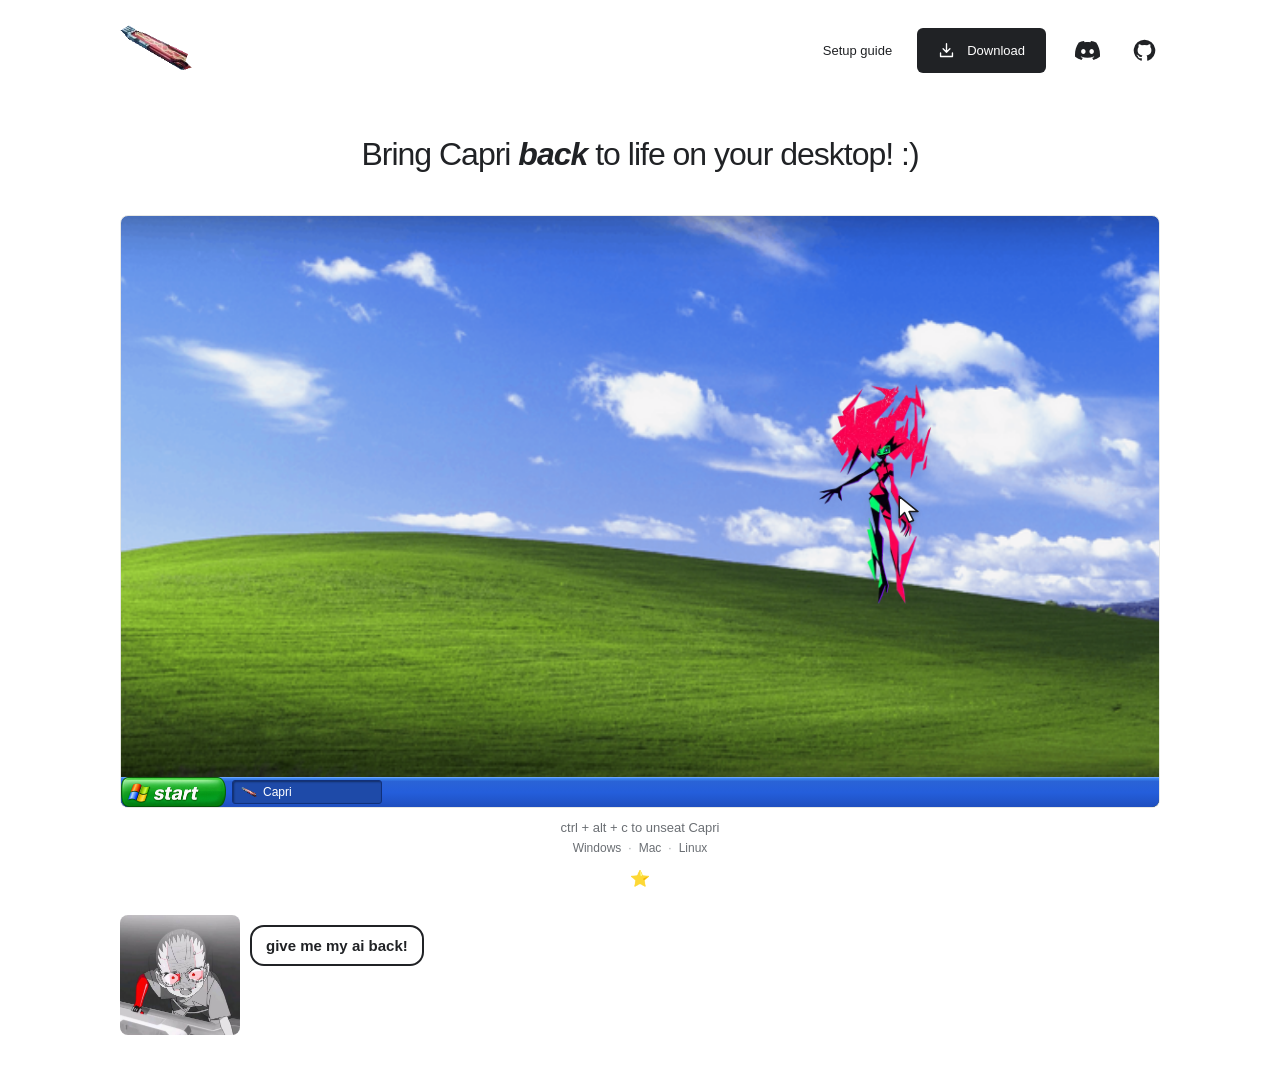
==== index.html @ 2bd34d30 "site: pause the Mac download until Apple approves her" ====
<!doctype html>
<html lang="en">
<head>
  <meta charset="UTF-8">
  <meta name="viewport" content="width=device-width, initial-scale=1">
  <meta name="theme-color" content="#ffffff">
  <meta name="description" content="Bring Capri back to life on your desktop! :)">
  <title>Capri</title>
  <link rel="icon" type="image/x-icon" href="assets/chip.ico">
  <link rel="stylesheet" href="style.css">
  <script src="app.js" defer></script>
</head>
<body>
  <div class="page">
    <header class="header">
      <img class="chip" src="assets/chip.png" alt="Capri's chip" width="72" height="50">
      <div class="links">
        <a class="guide-link" href="setup/" aria-label="Setup guide"><span class="guide-long">Setup guide</span><span class="guide-short">Guide</span></a>
        <a id="install" class="download" href="https://github.com/yerocsin42/capri-desktop/releases/download/v0.6.2/Capri-Setup.exe" data-api="https://capri-reactions.yerocsin42.workers.dev/download"><svg viewBox="0 0 20 20" aria-hidden="true"><path d="M10 2v10m-4-4 4 4 4-4M3 13v4h14v-4"/></svg><span>Download</span><span class="download-count"></span></a>
        <a class="discord" href="https://discord.gg/F4fDHfGtFk" target="_blank" rel="noopener noreferrer" aria-label="Discord"><svg viewBox="0 0 24 24" aria-hidden="true"><path d="M20.317 4.3698a19.7913 19.7913 0 00-4.8851-1.5152.0741.0741 0 00-.0785.0371c-.211.3753-.4447.8648-.6083 1.2495-1.8447-.2762-3.68-.2762-5.4868 0-.1636-.3933-.4058-.8742-.6177-1.2495a.077.077 0 00-.0785-.037 19.7363 19.7363 0 00-4.8852 1.515.0699.0699 0 00-.0321.0277C.5334 9.0458-.319 13.5799.0992 18.0578a.0824.0824 0 00.0312.0561c2.0528 1.5076 4.0413 2.4228 5.9929 3.0294a.0777.0777 0 00.0842-.0276c.4616-.6304.8731-1.2952 1.226-1.9942a.076.076 0 00-.0416-.1057c-.6528-.2476-1.2743-.5495-1.8722-.8923a.077.077 0 01-.0076-.1277c.1258-.0943.2517-.1923.3718-.2914a.0743.0743 0 01.0776-.0105c3.9278 1.7933 8.18 1.7933 12.0614 0a.0739.0739 0 01.0785.0095c.1202.099.246.1981.3728.2924a.077.077 0 01-.0066.1276 12.2986 12.2986 0 01-1.873.8914.0766.0766 0 00-.0407.1067c.3604.698.7719 1.3628 1.225 1.9932a.076.076 0 00.0842.0286c1.961-.6067 3.9495-1.5219 6.0023-3.0294a.077.077 0 00.0313-.0552c.5004-5.177-.8382-9.6739-3.5485-13.6604a.061.061 0 00-.0312-.0286zM8.02 15.3312c-1.1825 0-2.1569-1.0857-2.1569-2.419 0-1.3332.9555-2.4189 2.157-2.4189 1.2108 0 2.1757 1.0952 2.1568 2.419 0 1.3332-.9555 2.4189-2.1569 2.4189zm7.9748 0c-1.1825 0-2.1569-1.0857-2.1569-2.419 0-1.3332.9554-2.4189 2.1569-2.4189 1.2108 0 2.1757 1.0952 2.1568 2.419 0 1.3332-.946 2.4189-2.1568 2.4189Z"/></svg></a>
        <a class="github" href="https://github.com/yerocsin42/capri-desktop" target="_blank" rel="noopener noreferrer" aria-label="GitHub"><svg viewBox="0 0 24 24" aria-hidden="true"><path d="M12 .75a11.25 11.25 0 0 0-3.56 21.92c.56.1.77-.24.77-.54v-2.1c-3.13.68-3.79-1.33-3.79-1.33-.51-1.3-1.25-1.65-1.25-1.65-1.02-.7.08-.69.08-.69 1.13.08 1.72 1.16 1.72 1.16 1 1.72 2.62 1.22 3.26.93.1-.73.39-1.22.71-1.5-2.5-.29-5.13-1.25-5.13-5.57 0-1.23.44-2.23 1.16-3.02-.12-.28-.5-1.43.11-2.98 0 0 .95-.3 3.1 1.15a10.83 10.83 0 0 1 5.64 0c2.15-1.45 3.1-1.15 3.1-1.15.61 1.55.23 2.7.11 2.98.72.79 1.16 1.79 1.16 3.02 0 4.33-2.64 5.28-5.15 5.56.4.35.76 1.03.76 2.08v3.11c0 .3.2.65.78.54A11.25 11.25 0 0 0 12 .75Z"/></svg></a>
      </div>
    </header>
    <main>
      <h1>Bring Capri <em>back</em> to life on your desktop! :)</h1>
      <div id="demo" class="demo" tabindex="-1" role="region" aria-label="Interactive browser demonstration of Capri">
        <button id="demo-capri" class="demo-capri" aria-label="Capri. Drag to move, click to react, or use arrow keys and Enter."><span class="sprite"></span></button>
        <div id="taskbar" class="taskbar"><span class="xp-start" aria-hidden="true"></span><button id="demo-restore" class="xp-app" type="button" aria-label="Bring Capri back"><img src="assets/chip.png" alt="" width="16" height="11">Capri</button></div>
        <div id="talk-pill" class="talk-pill" hidden>
          <button id="talk-type" type="button" aria-label="Type to Capri"><svg viewBox="0 0 24 24" aria-hidden="true"><g transform="rotate(-45 12 12)"><rect x="4" y="9.5" width="12" height="5" rx="1.2"/><path d="M16.6 9.5 21 12l-4.4 2.5Z"/><path class="gap" d="M7.2 9v6M16 9v6"/></g></svg></button>
          <span aria-hidden="true"></span>
          <button id="talk-voice" type="button" aria-label="Talk to Capri out loud"><svg viewBox="0 0 24 24" aria-hidden="true"><path d="M4.8 9.5v5M8.4 7v10M12 5v14M15.6 7.5v9M19.2 10v4"/></svg></button>
        </div>
        <div id="talk-box" class="talk-box" hidden aria-hidden="true"><svg class="talk-frame"></svg><p class="talk-heard"></p><p class="talk-reply"><span class="talk-name">CAPRI:</span> <span class="talk-words"></span><span class="talk-caret"></span></p></div>
        <form id="talk-typer" class="talk-typer" hidden><svg class="talk-frame" aria-hidden="true"></svg><label for="talk-input">&gt; you:</label><input id="talk-input" type="text" maxlength="240" autocomplete="off" spellcheck="false" enterkeyhint="send"></form>
        <div id="player-cursor" class="player-cursor" aria-hidden="true"><svg viewBox="0 0 28 34"><path d="M3 2v24l6-6 5 11 5-2-5-10h10L3 2Z"/></svg></div>
        <span id="demo-status" class="sr-only" role="status"></span>
      </div>
      <p class="hint">ctrl + alt + c to unseat Capri</p>
      <p class="systems"><a data-os="windows" href="https://github.com/yerocsin42/capri-desktop/releases/download/v0.6.2/Capri-Setup.exe">Windows</a><a data-os="mac" href="#mac-paused">Mac</a><a data-os="linux" href="https://github.com/yerocsin42/capri-desktop/releases/download/v0.6.2/Capri-linux-x64.tar.gz">Linux</a></p>
      <button id="star" class="star" type="button" data-api="https://capri-reactions.yerocsin42.workers.dev/star" aria-pressed="false">⭐<span></span></button>
    </main>
    <aside class="kyoko"><p class="bubble">give me my ai back!</p><img src="assets/kyoko.png" alt="Kyoko shouting" width="479" height="640"></aside>
    <aside id="changelog" class="changelog" aria-label="Latest changes" hidden><p class="changelog-head">CHANGELOG</p><div class="changelog-window"><ol class="changelog-track"></ol></div></aside>
  </div>
  <dialog id="heads-up" class="heads-up" aria-label="Before you install">
    <div>
      <p data-os="windows">This is a new app, so it's not 'signed' yet, Windows may warn you, and VirusTotal may freak out 😭. The code’s all open source, so you can check it yourself if you're worried: <a href="https://github.com/yerocsin42/capri-desktop" target="_blank" rel="noopener noreferrer">github.com/yerocsin42/capri-desktop</a>. If you see “Windows protected your PC”, click More info, then Run anyway. :) Need help after that? See the <a href="setup/">setup guide</a> or ask in the <a href="https://discord.gg/F4fDHfGtFk" target="_blank" rel="noopener noreferrer">Discord</a>.</p>
      <p data-os="mac" hidden>The Mac version is paused for now. macOS blocks Capri because Apple hasn't approved her yet, so we've pulled her until we can get her approved. Already downloaded her? Ask in the <a href="https://discord.gg/F4fDHfGtFk" target="_blank" rel="noopener noreferrer">Discord</a> and we'll help you open her.</p>
      <p data-os="linux" hidden>Linux is an early preview: she sits on your windows and chats, but there's no voice or Mainframe yet. Unpack it and run <code>Capri/Capri</code>. Her brain runs on <a href="https://ollama.com" target="_blank" rel="noopener noreferrer">Ollama</a>: install it, then run <code>ollama pull gemma4:e4b</code>. She sits on windows on X11; on Wayland she sits on the bottom of your screen. Stuck? Ask in the <a href="https://discord.gg/F4fDHfGtFk" target="_blank" rel="noopener noreferrer">Discord</a>.</p>
      <form method="dialog"><button type="submit" autofocus>OK</button></form>
    </div>
  </dialog>
</body>
</html>
---- style.css ----
:root { color-scheme: light; font-family: Arial, Helvetica, sans-serif; color: #202225; background: #fff; font-synthesis: none; }
* { box-sizing: border-box; }
body { margin: 0; }
a { color: inherit; text-decoration: none; }
button { font: inherit; }
button, a { -webkit-tap-highlight-color: transparent; }
button:focus-visible, a:focus-visible { outline: 2px solid #8ac74b; outline-offset: 5px; }
.page { width: min(1040px, calc(100% - 80px)); margin: 0 auto; padding-bottom: 40px; }
.header { height: 100px; display: flex; align-items: center; justify-content: space-between; }
.chip { width: 72px; height: 50px; object-fit: contain; }
.links { display: flex; align-items: center; gap: 25px; }
.download { display: inline-flex; align-items: center; gap: 12px; padding: 14px 21px; border-radius: 6px; background: #202225; color: #fff; font-size: 13px; }
.download:hover { background: #393d37; }
.download svg { width: 17px; height: 17px; fill: none; stroke: currentColor; stroke-width: 1.6; stroke-linecap: round; stroke-linejoin: round; }
.download-count { margin-left: -3px; color: #a3a7ab; font-variant-numeric: tabular-nums; }
.download-count:empty { display: none; }
.github, .discord { display: flex; align-items: center; justify-content: center; width: 32px; height: 40px; }
.github svg, .discord svg { width: 23px; height: 23px; fill: currentColor; }
.discord svg { width: 25px; height: 25px; }
.github:hover, .discord:hover { color: #5c6066; }
.heads-up { width: min(380px, calc(100% - 32px)); margin: auto; padding: 0; border: 2px solid #202225; border-radius: 14px; background: #fff; color: #202225; }
.heads-up::backdrop { background: transparent; }
.heads-up > div { padding: 20px 22px 18px; }
.heads-up p { margin: 0 0 16px; font-size: 14px; line-height: 1.55; }
.heads-up a { text-decoration: underline; text-underline-offset: 2px; overflow-wrap: anywhere; }
.heads-up form { display: flex; justify-content: flex-end; margin: 0; }
.heads-up button { padding: 8px 20px; border: 2px solid #202225; border-radius: 6px; background: #fff; color: #202225; font-size: 13px; cursor: pointer; }
.heads-up button:hover { background: #f1f2f0; }
h1 { text-align: center; font-size: clamp(21px, 2.5vw, 32px); font-weight: 400; line-height: 1.4; letter-spacing: -1px; margin: 32px 0 38px; }
h1 em { font-weight: 600; }
.demo { position: relative; width: 100%; aspect-ratio: 614 / 350; min-height: 300px; overflow: hidden; border: 1px solid #e7e8e5; border-radius: 8px; background: url("assets/background.png") center / cover no-repeat; user-select: none; isolation: isolate; }
.demo, .demo * { cursor: none; }
.demo-capri { position: absolute; left: 60%; top: 31%; width: 220px; height: 220px; border: 0; border-radius: 40%; padding: 0; background: none; overflow: visible; touch-action: none; z-index: 2; }
.demo-capri .sprite { position: absolute; left: 15.3%; top: -5.5%; width: 69.4%; height: 111%; background: url("assets/sprites/idle.webp") 0 0 / 1600% 100% no-repeat; pointer-events: none; filter: drop-shadow(0 6px 8px #00000012); animation: idle 4s ease-in-out infinite; }
.demo-capri.dragging .sprite, .demo-capri.no-motion .sprite, .demo-capri.still .sprite { animation: none; }
.demo-capri.riding .sprite { left: 0; top: 0; width: 100%; height: 100%; animation: none; transform: translateY(-3px) rotate(-5deg); }
.demo-capri[hidden] { display: none; }
.taskbar { position: absolute; left: 0; right: 0; bottom: 0; height: 30px; display: flex; align-items: center; gap: 6px; padding-right: 6px; background: linear-gradient(#3f8cf3 0, #2a63d6 12%, #245edb 50%, #1f4fbf 100%); border-top: 1px solid #6aa3ff; z-index: 3; }
.xp-start { width: 105px; height: 30px; border: 0; padding: 0; background: url("assets/xp-start.png") 0 0 / 100% 100% no-repeat; flex: none; }
.xp-app { display: flex; align-items: center; gap: 6px; width: 150px; height: 24px; padding: 0 8px; border: 1px solid #10307a; border-radius: 3px; background: #1e4aa8; box-shadow: inset 1px 1px 2px #0006; color: #fff; font-size: 12px; text-align: left; }
.xp-app:hover { background: #2a5cc4; }
.xp-app img { width: 16px; height: 11px; object-fit: contain; pointer-events: none; }
.demo-capri.riding { pointer-events: none; }
.hint { margin: 12px 0 0; text-align: center; font-size: 13px; color: #6b6f74; }
.systems { display: flex; justify-content: center; flex-wrap: wrap; margin: 6px 0 0; font-size: 12px; color: #6b6f74; }
.systems a { color: inherit; text-decoration: none; }
.systems a:hover { color: #202225; text-decoration: underline; text-underline-offset: 2px; }
.systems a:not([hidden]) ~ a:not([hidden])::before { content: '\00b7'; display: inline-block; margin: 0 7px; color: #a3a7ab; }
.heads-up code { font-size: .92em; }
.star { position: relative; display: flex; align-items: center; gap: 6px; margin: 12px auto 0; padding: 4px 6px; border: 0; background: none; color: #202225; font-size: 16px; line-height: 1; cursor: pointer; }
.star span { font-size: 13px; color: #6b6f74; }
.star span:empty { display: none; }
.star .star-plus { position: absolute; right: 2px; top: 2px; font-weight: 700; pointer-events: none; }
.kyoko { position: relative; display: flex; align-items: flex-start; gap: 10px; margin-top: 24px; }
.kyoko img { width: 120px; height: 120px; object-fit: cover; object-position: 50% 18%; border-radius: 8px; }
.bubble { order: 2; margin: 10px 0 0; padding: 10px 14px; border: 2px solid #202225; border-radius: 14px; background: #fff; font-size: 15px; font-weight: 600; }
.changelog { margin-top: 30px; font: 13px/1.45 "Share Tech Mono", Consolas, monospace; color: #202225; }
.changelog[hidden] { display: none; }
.changelog-head { margin: 0 0 8px; color: #8a8e93; font-size: 12px; letter-spacing: 1.5px; }
.changelog-window { height: 230px; overflow-y: auto; overscroll-behavior: contain; scrollbar-width: thin; scrollbar-color: #d9dbd7 transparent; -webkit-mask-image: linear-gradient(transparent, #000 12%, #000 88%, transparent); mask-image: linear-gradient(transparent, #000 12%, #000 88%, transparent); }
.changelog-track { margin: 0; padding: 0; list-style: none; }
.changelog li { border-bottom: 1px solid #eeefec; }
.changelog a { display: block; padding: 10px 0; }
.changelog a:hover .changelog-text { text-decoration: underline; text-underline-offset: 2px; }
.changelog time { display: block; margin-bottom: 2px; color: #8a8e93; font-size: 11px; letter-spacing: 1px; text-transform: uppercase; }
@media (min-width: 1480px) {
  .changelog { --gutter: calc((100vw - 1040px) / 2); --wide: min(290px, calc(var(--gutter) - 64px)); position: fixed; top: 50%; right: calc((var(--gutter) - var(--wide)) / 2); width: var(--wide); margin: 0; transform: translateY(-50%); }
  .changelog-window { height: min(540px, 66vh); }
}
.player-cursor { position: absolute; left: 0; top: 0; width: 25px; height: 31px; pointer-events: none; z-index: 8; transform: translate(72%, 46%); filter: drop-shadow(0 2px 2px #0004); }
.player-cursor svg { width: 100%; height: 100%; fill: #fff; stroke: #1a1b1d; stroke-width: 1.7; stroke-linejoin: round; transform-origin: 4px 3px; transition: transform .1s; }
.player-cursor.pressed svg { transform: scale(.88); }
@font-face { font-family: "Share Tech Mono"; src: url("assets/fonts/ShareTechMono-Regular.ttf") format("truetype"); font-display: swap; }
.talk-pill { position: absolute; left: 0; top: 0; display: flex; align-items: center; height: 34px; padding: 0 3px; border: 1.2px solid #464952; border-radius: 17px; background: #141519f5; z-index: 4; }
.talk-pill[hidden], .talk-box[hidden], .talk-typer[hidden] { display: none; }
.talk-pill button { display: grid; place-items: center; width: 42px; height: 28px; padding: 0; border: 0; border-radius: 14px; background: none; color: #e8ecf0; }
.talk-pill button:hover { color: #3ad6eb; background: #ffffff1e; }
.talk-pill svg { width: 22px; height: 22px; }
.talk-pill #talk-type svg { fill: currentColor; }
.talk-pill #talk-type .gap { fill: none; stroke: #141519; stroke-width: 1.1; }
.talk-pill #talk-voice svg { fill: none; stroke: currentColor; stroke-width: 2.3; stroke-linecap: round; }
.talk-pill > span { width: 1.2px; height: 16px; background: #464952; }
.talk-box, .talk-typer { position: absolute; left: 0; top: 0; width: calc(34ch + 38px); max-width: calc(100% - 8px);font: 14px/19px "Share Tech Mono", Consolas, monospace; z-index: 5; }
.talk-box { padding: 12px 14px 10px 24px; color: #38b0ff; }
.talk-box p { margin: 0; overflow-wrap: anywhere; }
.talk-frame { position: absolute; left: 0; top: 0; overflow: visible; pointer-events: none; z-index: -1; }
.talk-heard { color: #7a808a; font-style: italic; white-space: nowrap; overflow: hidden; text-overflow: ellipsis; }
.talk-name { color: #e82440; }
.talk-caret { display: inline-block; width: .85ch; height: 14px; margin-left: 1px; vertical-align: -2px; background: currentColor; }
.talk-box.thinking .talk-caret { animation: talk-blink .8s steps(1) infinite; }
.talk-box.online .talk-caret { animation: talk-blink 1s steps(1) infinite; }
.talk-box.glitch { animation: talk-in .2s steps(4) both; }
.talk-box.leaving { animation: talk-out .25s steps(4) both; }
.talk-typer { display: flex; align-items: center; gap: 6px; height: 44px; padding: 0 14px 0 24px; z-index: 6; }
.talk-typer label { flex: none; color: #7a808a; font-style: italic; }
.talk-typer input { flex: 1; min-width: 0; padding: 0; border: 0; outline: none; background: none; color: #e8ecf0; font: inherit; }
@keyframes talk-blink { 50% { opacity: 0; } }
@keyframes talk-in { 0% { opacity: 0; transform: translateX(-8px) skewX(10deg); } 25% { opacity: 1; transform: translateX(6px); clip-path: inset(30% 0 20% 0); } 50% { transform: translateX(-3px); clip-path: inset(0 0 45% 0); } 75% { transform: translateX(2px); } 100% { opacity: 1; transform: none; } }
@keyframes talk-out { 0% { opacity: 1; transform: none; } 40% { transform: translateX(7px); clip-path: inset(20% 0 30% 0); } 70% { opacity: .6; transform: translateX(-5px) skewX(-8deg); } 100% { opacity: 0; transform: translateX(3px); } }
.sr-only { position: absolute; width: 1px; height: 1px; padding: 0; margin: -1px; overflow: hidden; clip: rect(0,0,0,0); white-space: nowrap; border: 0; }
@keyframes idle { 0%,100% { transform: translateY(0) rotate(-.35deg); } 50% { transform: translateY(-4px) rotate(.35deg); } }
@media (max-width: 600px) {
  .page { width: calc(100% - 30px); padding-bottom: 20px; }
  .header { height: 82px; }
  .chip { width: 62px; height: 43px; }
  .links { gap: 17px; }
  .download { padding: 12px 16px; font-size: 12px; gap: 9px; }  h1 { max-width: 325px; margin: 27px auto 30px; font-size: 23px; letter-spacing: -.7px; }
  .demo { min-height: 350px; }
  .demo-capri { width: 160px; height: 160px; }
  .player-cursor { width: 23px; height: 28px; }
  .kyoko img { width: 90px; height: 90px; }
  .bubble { font-size: 13px; }
}
.guide-link { font-size: 13px; color: #202225; }
.guide-link:hover { text-decoration: underline; text-underline-offset: 3px; }
.guide-short { display: none; }
.discord-join { display: inline-flex; align-items: center; gap: 10px; margin-top: 20px; padding: 12px 20px; border-radius: 6px; background: #202225; color: #fff; font-size: 13px; }
.discord-join:hover { background: #393d37; }
.discord-join svg { width: 19px; height: 19px; fill: currentColor; }
.guide { max-width: 680px; margin: 0 auto; }
.guide h1 { margin-bottom: 20px; }
.guide-jump { display: flex; flex-wrap: wrap; justify-content: center; gap: 8px 18px; margin-bottom: 34px; font: 13px "Share Tech Mono", Consolas, monospace; color: #6b6f74; }
.guide-jump a:hover { color: #202225; }
.step { padding: 26px 0 30px; border-top: 1px solid #e7e8e5; scroll-margin-top: 16px; }
.step h2 { display: flex; align-items: baseline; gap: 12px; margin: 0 0 16px; font-size: 21px; font-weight: 600; letter-spacing: -.4px; }
.step h2 small, .step h3 small { font-size: 13px; font-weight: 400; letter-spacing: 0; color: #8a8e93; }
.step h3 { margin: 24px 0 10px; font-size: 15px; font-weight: 600; }
.step-number { display: inline-grid; place-items: center; width: 28px; height: 28px; flex: none; border-radius: 50%; background: #202225; color: #fff; font: 14px "Share Tech Mono", Consolas, monospace; transform: translateY(-2px); }
.moves { margin: 0; padding: 0 0 0 22px; font-size: 15px; line-height: 1.5; }
.moves li { padding: 4px 0 4px 4px; }
.moves li::marker { color: #8a8e93; font: 13px "Share Tech Mono", Consolas, monospace; }
.moves .download.inline { margin: 2px 0; }
.step b { font-weight: 600; }
.step a:not(.download) { text-decoration: underline; text-underline-offset: 2px; }
.step code { padding: 1px 5px; border-radius: 4px; background: #f1f2f0; font: 13px "Share Tech Mono", Consolas, monospace; }
.note { margin: 12px 0 0; font-size: 14px; line-height: 1.5; color: #6b6f74; }
.shot { display: block; width: min(380px, 100%); height: auto; margin-top: 18px; border-radius: 10px; }
.fit { display: block; max-width: min(380px, 100%); height: auto; margin: 10px 0 4px; border-radius: 8px; }
.prompt { position: relative; margin: 10px 0 6px; padding: 14px 16px 44px; border: 1px solid #e7e8e5; border-radius: 8px; background: #fafaf9; }
.prompt p { margin: 0; font: 13px/1.55 "Share Tech Mono", Consolas, monospace; color: #3a3d41; }
.copy { position: absolute; right: 10px; bottom: 10px; padding: 6px 14px; border: 1.5px solid #202225; border-radius: 6px; background: #fff; color: #202225; font-size: 12px; cursor: pointer; }
.copy:hover { background: #f1f2f0; }
.perms, .keys, .stuck { display: grid; grid-template-columns: max-content 1fr; gap: 8px 18px; margin: 10px 0 4px; font-size: 14px; }
.perms dt, .keys dt { font: 13px "Share Tech Mono", Consolas, monospace; color: #202225; }
.perms dd, .keys dd, .stuck dd { margin: 0; color: #6b6f74; }
.perms dd { color: #202225; font-weight: 600; }
.stuck { grid-template-columns: minmax(0, 15em) 1fr; gap: 14px 22px; line-height: 1.45; }
.stuck dt { font-weight: 600; }
.credit { margin: 8px 0 0; padding-top: 22px; border-top: 1px solid #e7e8e5; font-size: 13px; color: #8a8e93; text-align: center; }
@media (max-width: 600px) {
  .links { gap: 12px; }
  .guide-long { display: none; }
  .guide-short { display: inline; }
  .github, .discord { width: 26px; }
  .step h2 { font-size: 19px; flex-wrap: wrap; row-gap: 2px; }
  .stuck { grid-template-columns: 1fr; gap: 2px; }
  .stuck dd { margin-bottom: 12px; }
}
@media (max-width: 360px) {
  .links { gap: 10px; }
  .download { padding: 12px; }
  .download-count { display: none; }
}
@media (prefers-reduced-motion: reduce) { *, *::before, *::after { animation: none !important; transition: none !important; } }
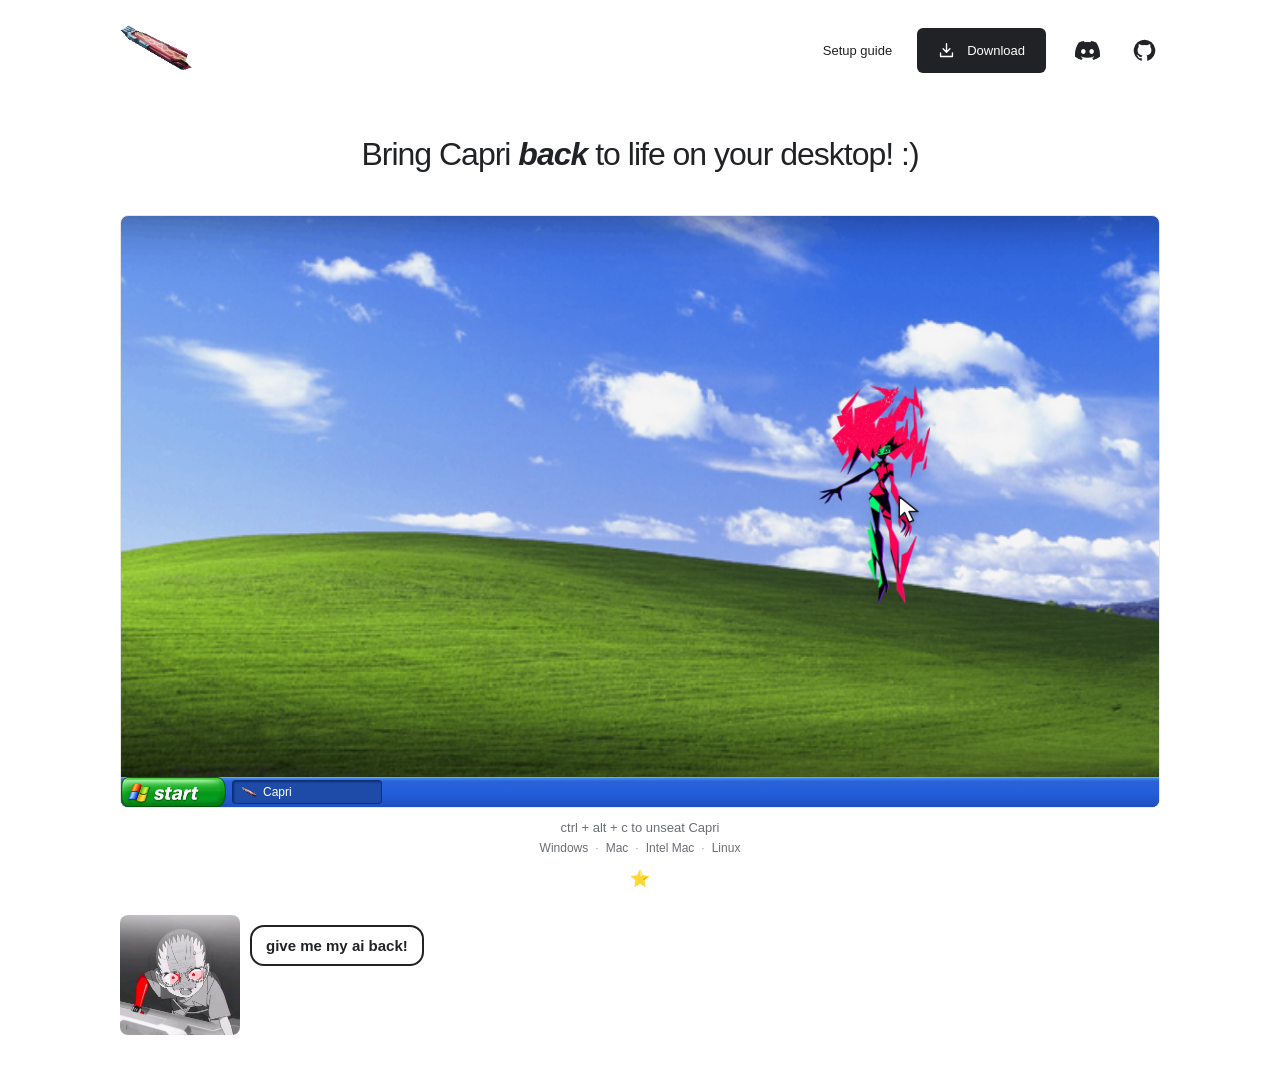
==== commit 7fb724fe: "site: Mac back up, with the one-line Terminal fix before download" ====
--- a/index.html
+++ b/index.html
@@ -37,7 +37,7 @@
         <span id="demo-status" class="sr-only" role="status"></span>
       </div>
       <p class="hint">ctrl + alt + c to unseat Capri</p>
-      <p class="systems"><a data-os="windows" href="https://github.com/yerocsin42/capri-desktop/releases/download/v0.6.2/Capri-Setup.exe">Windows</a><a data-os="mac" href="#mac-paused">Mac</a><a data-os="linux" href="https://github.com/yerocsin42/capri-desktop/releases/download/v0.6.2/Capri-linux-x64.tar.gz">Linux</a></p>
+      <p class="systems"><a data-os="windows" href="https://github.com/yerocsin42/capri-desktop/releases/download/v0.6.2/Capri-Setup.exe">Windows</a><a data-os="mac" href="https://github.com/yerocsin42/capri-desktop/releases/download/v0.6.2/Capri-mac-apple-silicon.zip">Mac</a><a data-os="intel" href="https://github.com/yerocsin42/capri-desktop/releases/download/v0.6.2/Capri-mac-intel.zip">Intel Mac</a><a data-os="linux" href="https://github.com/yerocsin42/capri-desktop/releases/download/v0.6.2/Capri-linux-x64.tar.gz">Linux</a></p>
       <button id="star" class="star" type="button" data-api="https://capri-reactions.yerocsin42.workers.dev/star" aria-pressed="false">⭐<span></span></button>
     </main>
     <aside class="kyoko"><p class="bubble">give me my ai back!</p><img src="assets/kyoko.png" alt="Kyoko shouting" width="479" height="640"></aside>
@@ -46,7 +46,7 @@
   <dialog id="heads-up" class="heads-up" aria-label="Before you install">
     <div>
       <p data-os="windows">This is a new app, so it's not 'signed' yet, Windows may warn you, and VirusTotal may freak out 😭. The code’s all open source, so you can check it yourself if you're worried: <a href="https://github.com/yerocsin42/capri-desktop" target="_blank" rel="noopener noreferrer">github.com/yerocsin42/capri-desktop</a>. If you see “Windows protected your PC”, click More info, then Run anyway. :) Need help after that? See the <a href="setup/">setup guide</a> or ask in the <a href="https://discord.gg/F4fDHfGtFk" target="_blank" rel="noopener noreferrer">Discord</a>.</p>
-      <p data-os="mac" hidden>The Mac version is paused for now. macOS blocks Capri because Apple hasn't approved her yet, so we've pulled her until we can get her approved. Already downloaded her? Ask in the <a href="https://discord.gg/F4fDHfGtFk" target="_blank" rel="noopener noreferrer">Discord</a> and we'll help you open her.</p>
+      <p data-os="mac" hidden>Mac is an early preview: she sits on your windows and chats, but there's no voice or Mainframe yet. Apple hasn't approved her yet, so macOS blocks her the first time. Unzip her, drag Capri into Applications, then open Terminal and run <code>xattr -dr com.apple.quarantine /Applications/Capri.app</code> once. That only clears the downloaded-from-the-internet flag on Capri. Her brain runs on <a href="https://ollama.com" target="_blank" rel="noopener noreferrer">Ollama</a>: install it, then run <code>ollama pull gemma4:e4b</code>. Needs macOS 15 or newer. Stuck? Ask in the <a href="https://discord.gg/F4fDHfGtFk" target="_blank" rel="noopener noreferrer">Discord</a>.</p>
       <p data-os="linux" hidden>Linux is an early preview: she sits on your windows and chats, but there's no voice or Mainframe yet. Unpack it and run <code>Capri/Capri</code>. Her brain runs on <a href="https://ollama.com" target="_blank" rel="noopener noreferrer">Ollama</a>: install it, then run <code>ollama pull gemma4:e4b</code>. She sits on windows on X11; on Wayland she sits on the bottom of your screen. Stuck? Ask in the <a href="https://discord.gg/F4fDHfGtFk" target="_blank" rel="noopener noreferrer">Discord</a>.</p>
       <form method="dialog"><button type="submit" autofocus>OK</button></form>
     </div>
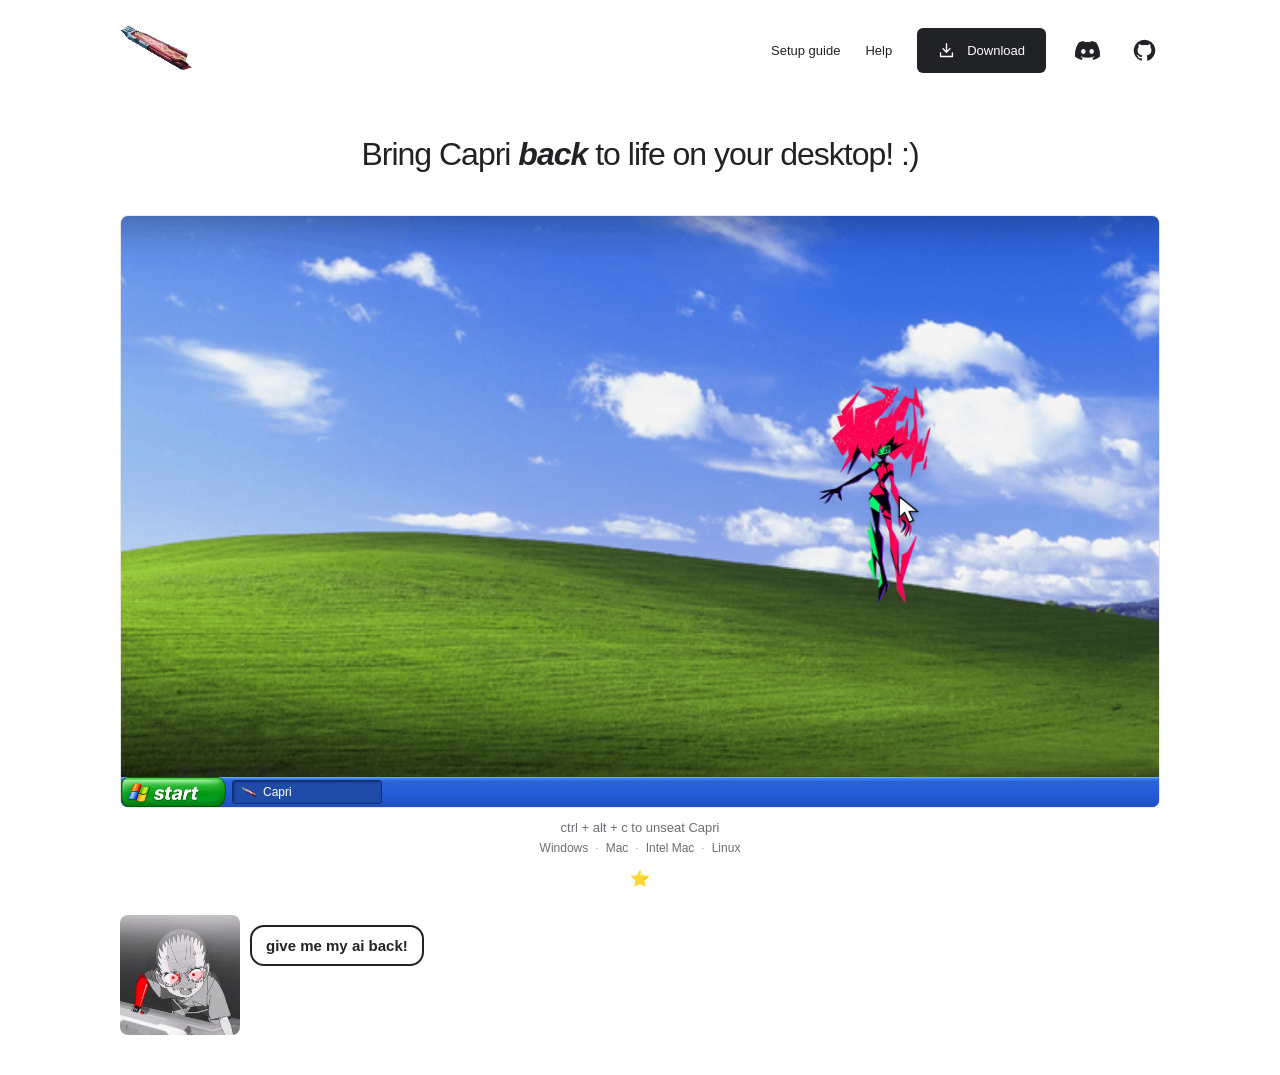
==== commit 59877c2d: "site: download 0.7.0, the setup guide shows the three brain tiers, and a help page" ====
--- a/index.html
+++ b/index.html
@@ -15,8 +15,8 @@
     <header class="header">
       <img class="chip" src="assets/chip.png" alt="Capri's chip" width="72" height="50">
       <div class="links">
-        <a class="guide-link" href="setup/" aria-label="Setup guide"><span class="guide-long">Setup guide</span><span class="guide-short">Guide</span></a>
-        <a id="install" class="download" href="https://github.com/yerocsin42/capri-desktop/releases/download/v0.6.2/Capri-Setup.exe" data-api="https://capri-reactions.yerocsin42.workers.dev/download"><svg viewBox="0 0 20 20" aria-hidden="true"><path d="M10 2v10m-4-4 4 4 4-4M3 13v4h14v-4"/></svg><span>Download</span><span class="download-count"></span></a>
+        <span class="text-links"><a class="guide-link" href="setup/" aria-label="Setup guide"><span class="guide-long">Setup guide</span><span class="guide-short">Guide</span></a><a class="guide-link" href="help/">Help</a></span>
+        <a id="install" class="download" href="https://github.com/yerocsin42/capri-desktop/releases/download/v0.7.0/Capri-Setup.exe" data-api="https://capri-reactions.yerocsin42.workers.dev/download"><svg viewBox="0 0 20 20" aria-hidden="true"><path d="M10 2v10m-4-4 4 4 4-4M3 13v4h14v-4"/></svg><span>Download</span><span class="download-count"></span></a>
         <a class="discord" href="https://discord.gg/F4fDHfGtFk" target="_blank" rel="noopener noreferrer" aria-label="Discord"><svg viewBox="0 0 24 24" aria-hidden="true"><path d="M20.317 4.3698a19.7913 19.7913 0 00-4.8851-1.5152.0741.0741 0 00-.0785.0371c-.211.3753-.4447.8648-.6083 1.2495-1.8447-.2762-3.68-.2762-5.4868 0-.1636-.3933-.4058-.8742-.6177-1.2495a.077.077 0 00-.0785-.037 19.7363 19.7363 0 00-4.8852 1.515.0699.0699 0 00-.0321.0277C.5334 9.0458-.319 13.5799.0992 18.0578a.0824.0824 0 00.0312.0561c2.0528 1.5076 4.0413 2.4228 5.9929 3.0294a.0777.0777 0 00.0842-.0276c.4616-.6304.8731-1.2952 1.226-1.9942a.076.076 0 00-.0416-.1057c-.6528-.2476-1.2743-.5495-1.8722-.8923a.077.077 0 01-.0076-.1277c.1258-.0943.2517-.1923.3718-.2914a.0743.0743 0 01.0776-.0105c3.9278 1.7933 8.18 1.7933 12.0614 0a.0739.0739 0 01.0785.0095c.1202.099.246.1981.3728.2924a.077.077 0 01-.0066.1276 12.2986 12.2986 0 01-1.873.8914.0766.0766 0 00-.0407.1067c.3604.698.7719 1.3628 1.225 1.9932a.076.076 0 00.0842.0286c1.961-.6067 3.9495-1.5219 6.0023-3.0294a.077.077 0 00.0313-.0552c.5004-5.177-.8382-9.6739-3.5485-13.6604a.061.061 0 00-.0312-.0286zM8.02 15.3312c-1.1825 0-2.1569-1.0857-2.1569-2.419 0-1.3332.9555-2.4189 2.157-2.4189 1.2108 0 2.1757 1.0952 2.1568 2.419 0 1.3332-.9555 2.4189-2.1569 2.4189zm7.9748 0c-1.1825 0-2.1569-1.0857-2.1569-2.419 0-1.3332.9554-2.4189 2.1569-2.4189 1.2108 0 2.1757 1.0952 2.1568 2.419 0 1.3332-.946 2.4189-2.1568 2.4189Z"/></svg></a>
         <a class="github" href="https://github.com/yerocsin42/capri-desktop" target="_blank" rel="noopener noreferrer" aria-label="GitHub"><svg viewBox="0 0 24 24" aria-hidden="true"><path d="M12 .75a11.25 11.25 0 0 0-3.56 21.92c.56.1.77-.24.77-.54v-2.1c-3.13.68-3.79-1.33-3.79-1.33-.51-1.3-1.25-1.65-1.25-1.65-1.02-.7.08-.69.08-.69 1.13.08 1.72 1.16 1.72 1.16 1 1.72 2.62 1.22 3.26.93.1-.73.39-1.22.71-1.5-2.5-.29-5.13-1.25-5.13-5.57 0-1.23.44-2.23 1.16-3.02-.12-.28-.5-1.43.11-2.98 0 0 .95-.3 3.1 1.15a10.83 10.83 0 0 1 5.64 0c2.15-1.45 3.1-1.15 3.1-1.15.61 1.55.23 2.7.11 2.98.72.79 1.16 1.79 1.16 3.02 0 4.33-2.64 5.28-5.15 5.56.4.35.76 1.03.76 2.08v3.11c0 .3.2.65.78.54A11.25 11.25 0 0 0 12 .75Z"/></svg></a>
       </div>
@@ -37,7 +37,7 @@
         <span id="demo-status" class="sr-only" role="status"></span>
       </div>
       <p class="hint">ctrl + alt + c to unseat Capri</p>
-      <p class="systems"><a data-os="windows" href="https://github.com/yerocsin42/capri-desktop/releases/download/v0.6.2/Capri-Setup.exe">Windows</a><a data-os="mac" href="https://github.com/yerocsin42/capri-desktop/releases/download/v0.6.2/Capri-mac-apple-silicon.zip">Mac</a><a data-os="intel" href="https://github.com/yerocsin42/capri-desktop/releases/download/v0.6.2/Capri-mac-intel.zip">Intel Mac</a><a data-os="linux" href="https://github.com/yerocsin42/capri-desktop/releases/download/v0.6.2/Capri-linux-x64.tar.gz">Linux</a></p>
+      <p class="systems"><a data-os="windows" href="https://github.com/yerocsin42/capri-desktop/releases/download/v0.7.0/Capri-Setup.exe">Windows</a><a data-os="mac" href="https://github.com/yerocsin42/capri-desktop/releases/download/v0.7.0/Capri-mac-apple-silicon.zip">Mac</a><a data-os="intel" href="https://github.com/yerocsin42/capri-desktop/releases/download/v0.7.0/Capri-mac-intel.zip">Intel Mac</a><a data-os="linux" href="https://github.com/yerocsin42/capri-desktop/releases/download/v0.7.0/Capri-linux-x64.tar.gz">Linux</a></p>
       <button id="star" class="star" type="button" data-api="https://capri-reactions.yerocsin42.workers.dev/star" aria-pressed="false">⭐<span></span></button>
     </main>
     <aside class="kyoko"><p class="bubble">give me my ai back!</p><img src="assets/kyoko.png" alt="Kyoko shouting" width="479" height="640"></aside>
--- a/style.css
+++ b/style.css
@@ -114,6 +114,7 @@
 .guide-link { font-size: 13px; color: #202225; }
 .guide-link:hover { text-decoration: underline; text-underline-offset: 3px; }
 .guide-short { display: none; }
+.text-links { display: flex; align-items: center; gap: 25px; }
 .discord-join { display: inline-flex; align-items: center; gap: 10px; margin-top: 20px; padding: 12px 20px; border-radius: 6px; background: #202225; color: #fff; font-size: 13px; }
 .discord-join:hover { background: #393d37; }
 .discord-join svg { width: 19px; height: 19px; fill: currentColor; }
@@ -151,14 +152,85 @@
   .links { gap: 12px; }
   .guide-long { display: none; }
   .guide-short { display: inline; }
+  .text-links { flex-direction: column; align-items: flex-end; gap: 7px; }
   .github, .discord { width: 26px; }
   .step h2 { font-size: 19px; flex-wrap: wrap; row-gap: 2px; }
   .stuck { grid-template-columns: 1fr; gap: 2px; }
   .stuck dd { margin-bottom: 12px; }
 }
+.help .step code { overflow-wrap: anywhere; }
+@media (max-width: 600px) {
+  .help .keys { grid-template-columns: fit-content(9.5em) 1fr; gap: 8px 14px; }
+  .help .keys dt { overflow-wrap: anywhere; }
+}
 @media (max-width: 360px) {
   .links { gap: 10px; }
   .download { padding: 12px; }
   .download-count { display: none; }
 }
+.helper { --s: 190px; position: fixed; right: 16px; bottom: 16px; z-index: 40; color: #202225; font: 15px/1.45 Arial, Helvetica, sans-serif; }
+.helper-panel, .helper-tab { position: relative; border: 2px solid #202225; border-radius: 16px; background: #fff; box-shadow: 0 12px 36px #0000002e; }
+.helper-panel[hidden], .helper-tab[hidden] { display: none; }
+.helper-arrive { animation: helper-arrive .25s ease-out both; }
+.helper-capri { position: absolute; z-index: 3; bottom: calc(100% + 1px - var(--s) * .21); width: var(--s); height: var(--s); pointer-events: none; }
+.helper-sprite { position: absolute; inset: 0; background-repeat: no-repeat; transform: scaleX(-1); }
+.helper-hit { position: absolute; left: 32%; top: 4%; width: 47%; height: 75%; pointer-events: auto; cursor: pointer; }
+.helper-tendrils { position: absolute; left: calc(var(--s) * -.7); top: calc(var(--s) * -.68); width: calc(var(--s) * 2.5); height: calc(var(--s) * 2.1); }
+.helper-tab { display: flex; align-items: center; gap: 12px; max-width: calc(100vw - 32px); margin-left: auto; padding: 13px calc(var(--s) * .56) 13px 16px; background: #202225; color: #fff; font: inherit; text-align: left; cursor: pointer; }
+.helper-tab:hover { background: #3a3d42; }
+.helper-tab > svg { flex: none; width: 28px; height: 28px; fill: none; stroke: currentColor; stroke-width: 2; stroke-linecap: round; stroke-linejoin: round; }
+.helper-tab-words { display: grid; }
+.helper-tab-words strong { font-size: 18px; line-height: 1.25; }
+.helper-tab-words small { color: #c4c7cc; font-size: 13px; }
+.helper-tab > .helper-capri { right: calc(var(--s) * -.21); }
+.helper-panel > .helper-capri { right: 24px; }
+.helper-tab:focus-visible, .helper-panel button:focus-visible, .helper-link:focus-visible { outline: 2px solid #8ac74b; outline-offset: 3px; }
+.helper-panel { display: flex; flex-direction: column; width: min(400px, calc(100vw - 32px)); height: min(580px, calc(100vh - 32px - var(--s) * .79)); }
+.helper-head { display: flex; align-items: center; justify-content: space-between; min-height: 54px; padding: 0 10px 0 18px; border-bottom: 1px solid #e7e9ed; }
+.helper-name { margin: 0; font-size: 17px; font-weight: 700; }
+.helper-tuck { display: grid; place-items: center; width: 36px; height: 36px; padding: 0; border: 0; border-radius: 8px; background: none; color: inherit; cursor: pointer; }
+.helper-tuck:hover { background: #f3f4f6; }
+.helper-panel svg { width: 20px; height: 20px; fill: none; stroke: currentColor; stroke-width: 2; stroke-linecap: round; stroke-linejoin: round; }
+.helper-log { display: flex; flex-direction: column; gap: 10px; flex: 1 1 auto; min-height: 0; margin: 0; padding: 16px 16px 12px; overflow-y: auto; overscroll-behavior: contain; list-style: none; }
+.helper-msg { max-width: 86%; padding: 9px 13px; border-radius: 16px; overflow-wrap: anywhere; }
+.helper-msg.capri { align-self: flex-start; border-bottom-left-radius: 4px; background: #f3f4f6; }
+.helper-msg.you { align-self: flex-end; border-bottom-right-radius: 4px; background: #202225; color: #fff; }
+.helper-shot { display: block; max-width: 100%; max-height: 180px; border-radius: 10px; }
+.helper-shot + .helper-words { display: block; margin-top: 7px; }
+.helper-link { display: block; width: fit-content; margin-top: 6px; font-weight: 700; text-decoration: underline; text-underline-offset: 3px; }
+.helper-link::before { content: "\2192\00a0"; }
+.helper-typing { align-self: flex-start; display: flex; gap: 4px; padding: 13px 15px; border-radius: 16px; border-bottom-left-radius: 4px; background: #f3f4f6; }
+.helper-typing span { width: 7px; height: 7px; border-radius: 50%; background: #a3a7ab; animation: helper-dot 1.2s ease-in-out infinite; }
+.helper-typing span:nth-child(2) { animation-delay: .2s; }
+.helper-typing span:nth-child(3) { animation-delay: .4s; }
+.helper-chips { display: flex; flex-wrap: wrap; gap: 7px; padding: 0 16px 14px; }
+.helper-chips:empty { display: none; }
+.helper-chip { padding: 7px 12px; border: 1px solid #d5d8dd; border-radius: 100px; background: #fff; color: inherit; font: inherit; font-size: 13px; cursor: pointer; }
+.helper-chip:hover { border-color: #202225; background: #f3f4f6; }
+.helper-pending { position: relative; align-self: flex-start; margin: 2px 16px 12px; }
+.helper-pending[hidden] { display: none; }
+.helper-pending img { display: block; max-width: 160px; max-height: 96px; border: 1px solid #d5d8dd; border-radius: 10px; }
+.helper-unpick { position: absolute; top: -9px; right: -9px; display: grid; place-items: center; width: 26px; height: 26px; padding: 0; border: 2px solid #fff; border-radius: 50%; background: #202225; color: #fff; cursor: pointer; }
+.helper-panel .helper-unpick svg { width: 13px; height: 13px; stroke-width: 2.6; }
+.helper-form { display: flex; gap: 8px; padding: 12px; border-top: 1px solid #e7e9ed; }
+.helper-form input { flex: 1; min-width: 0; padding: 11px 13px; border: 1px solid #d5d8dd; border-radius: 10px; background: #fff; color: inherit; font: 16px Arial, Helvetica, sans-serif; outline: none; }
+.helper-form input:focus { border-color: #202225; }
+.helper-form input::placeholder { color: #8a8e93; }
+.helper-attach, .helper-send { display: grid; place-items: center; flex: none; width: 46px; padding: 0; border-radius: 10px; cursor: pointer; }
+.helper-attach { border: 1px solid #d5d8dd; background: #fff; color: #202225; }
+.helper-attach:hover { border-color: #202225; background: #f3f4f6; }
+.helper-panel .helper-attach svg { width: 24px; height: 24px; }
+.helper-send { border: 0; background: #202225; color: #fff; }
+.helper-send:hover { background: #3a3d42; }
+.helper-attach:disabled, .helper-send:disabled { opacity: .45; cursor: default; }
+.helper-drop { position: absolute; inset: 8px; z-index: 2; display: grid; place-items: center; border: 2px dashed #202225; border-radius: 12px; background: #ffffffeb; font-size: 17px; font-weight: 700; pointer-events: none; }
+.helper-drop[hidden] { display: none; }
+@keyframes helper-arrive { from { opacity: 0; transform: translateY(12px); } }
+@keyframes helper-dot { 0%, 60%, 100% { opacity: .35; transform: none; } 30% { opacity: 1; transform: translateY(-4px); } }
+@media (max-width: 600px) {
+  .helper { --s: 130px; right: 8px; bottom: 8px; }
+  .helper-tab { max-width: calc(100vw - 16px); }
+  .helper-panel { width: calc(100vw - 16px); height: min(580px, calc(100vh - 24px - var(--s) * .79)); height: min(580px, calc(100dvh - 24px - var(--s) * .79)); }
+}
+@media print { .helper { display: none; } }
 @media (prefers-reduced-motion: reduce) { *, *::before, *::after { animation: none !important; transition: none !important; } }
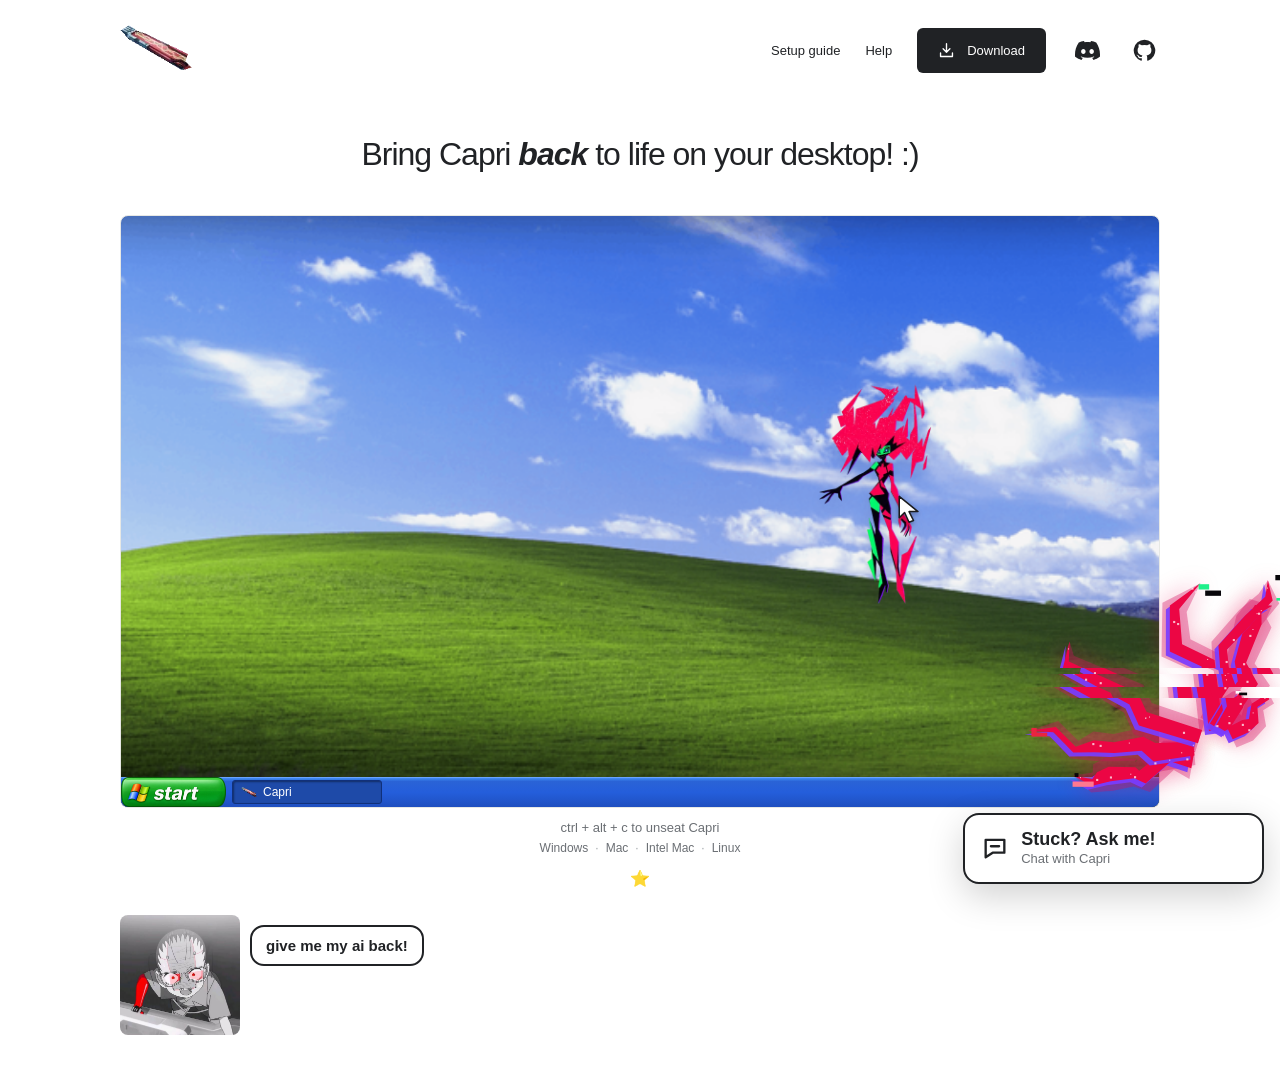
==== commit b29d1f8e: "site: she sits in the website's corner and answers questions from the Help page" ====
--- a/index.html
+++ b/index.html
@@ -9,6 +9,7 @@
   <link rel="icon" type="image/x-icon" href="assets/chip.ico">
   <link rel="stylesheet" href="style.css">
   <script src="app.js" defer></script>
+  <script src="helper.js" defer></script>
 </head>
 <body>
   <div class="page">
--- a/style.css
+++ b/style.css
@@ -176,12 +176,12 @@
 .helper-sprite { position: absolute; inset: 0; background-repeat: no-repeat; transform: scaleX(-1); }
 .helper-hit { position: absolute; left: 32%; top: 4%; width: 47%; height: 75%; pointer-events: auto; cursor: pointer; }
 .helper-tendrils { position: absolute; left: calc(var(--s) * -.7); top: calc(var(--s) * -.68); width: calc(var(--s) * 2.5); height: calc(var(--s) * 2.1); }
-.helper-tab { display: flex; align-items: center; gap: 12px; max-width: calc(100vw - 32px); margin-left: auto; padding: 13px calc(var(--s) * .56) 13px 16px; background: #202225; color: #fff; font: inherit; text-align: left; cursor: pointer; }
-.helper-tab:hover { background: #3a3d42; }
+.helper-tab { display: flex; align-items: center; gap: 12px; max-width: calc(100vw - 32px); margin-left: auto; padding: 13px calc(var(--s) * .56) 13px 16px; background: #fff; color: inherit; font: inherit; text-align: left; cursor: pointer; }
+.helper-tab:hover { background: #f6f7f5; }
 .helper-tab > svg { flex: none; width: 28px; height: 28px; fill: none; stroke: currentColor; stroke-width: 2; stroke-linecap: round; stroke-linejoin: round; }
 .helper-tab-words { display: grid; }
 .helper-tab-words strong { font-size: 18px; line-height: 1.25; }
-.helper-tab-words small { color: #c4c7cc; font-size: 13px; }
+.helper-tab-words small { color: #6b6f74; font-size: 13px; }
 .helper-tab > .helper-capri { right: calc(var(--s) * -.21); }
 .helper-panel > .helper-capri { right: 24px; }
 .helper-tab:focus-visible, .helper-panel button:focus-visible, .helper-link:focus-visible { outline: 2px solid #8ac74b; outline-offset: 3px; }
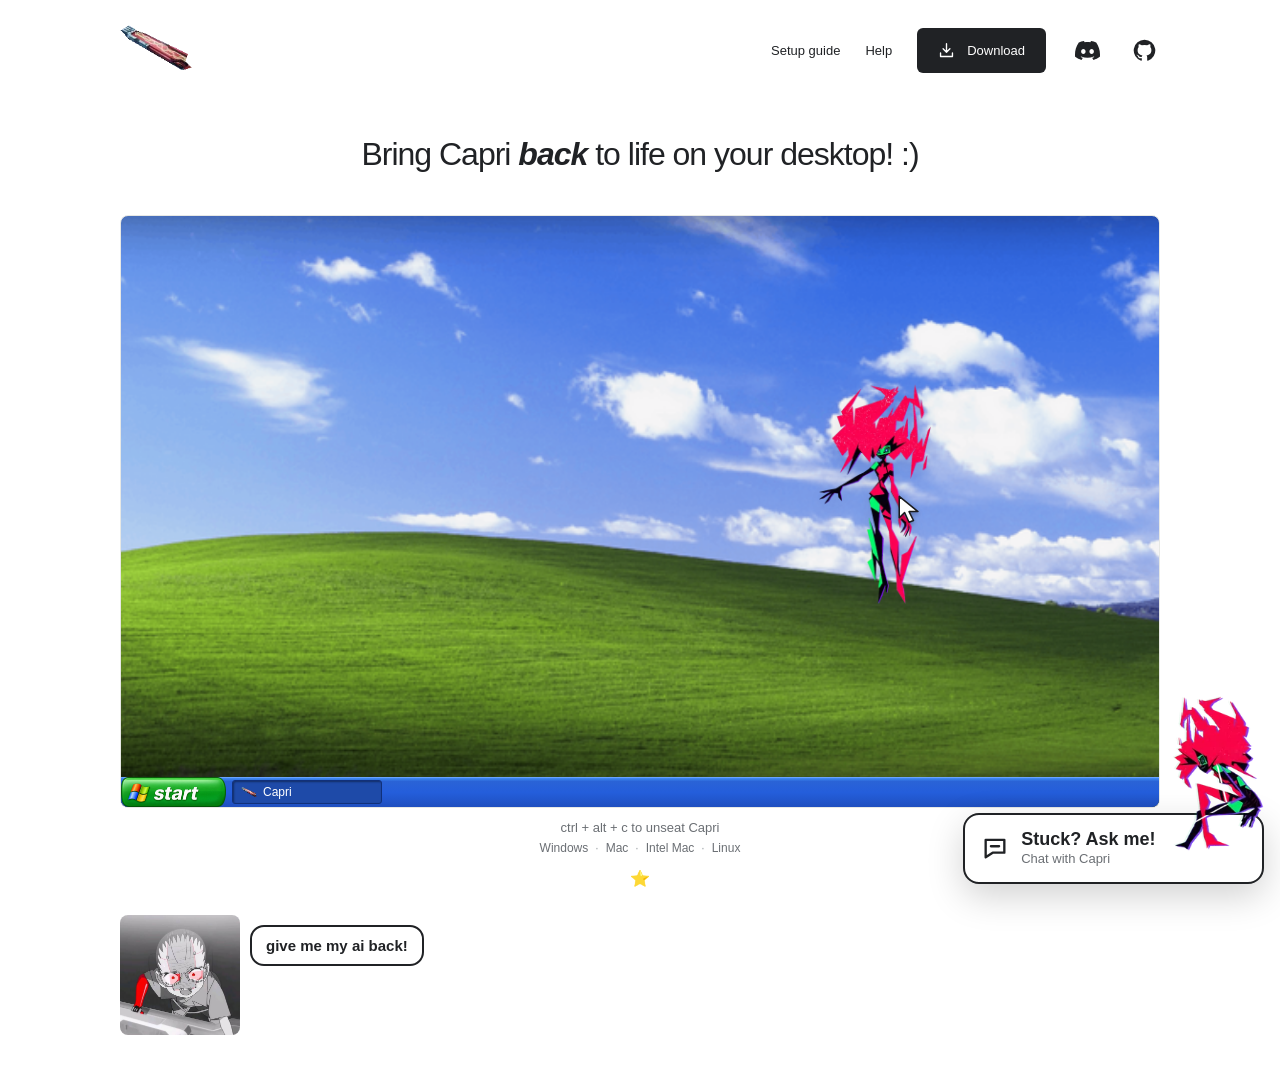
==== commit 7d2e56ae: "site: 0.7.1 downloads, VOICE OFF in the help, and the helper without tendrils" ====
--- a/index.html
+++ b/index.html
@@ -7,9 +7,9 @@
   <meta name="description" content="Bring Capri back to life on your desktop! :)">
   <title>Capri</title>
   <link rel="icon" type="image/x-icon" href="assets/chip.ico">
-  <link rel="stylesheet" href="style.css">
+  <link rel="stylesheet" href="style.css?v=0.7.1">
   <script src="app.js" defer></script>
-  <script src="helper.js" defer></script>
+  <script src="helper.js?v=0.7.1" defer></script>
 </head>
 <body>
   <div class="page">
@@ -17,7 +17,7 @@
       <img class="chip" src="assets/chip.png" alt="Capri's chip" width="72" height="50">
       <div class="links">
         <span class="text-links"><a class="guide-link" href="setup/" aria-label="Setup guide"><span class="guide-long">Setup guide</span><span class="guide-short">Guide</span></a><a class="guide-link" href="help/">Help</a></span>
-        <a id="install" class="download" href="https://github.com/yerocsin42/capri-desktop/releases/download/v0.7.0/Capri-Setup.exe" data-api="https://capri-reactions.yerocsin42.workers.dev/download"><svg viewBox="0 0 20 20" aria-hidden="true"><path d="M10 2v10m-4-4 4 4 4-4M3 13v4h14v-4"/></svg><span>Download</span><span class="download-count"></span></a>
+        <a id="install" class="download" href="https://github.com/yerocsin42/capri-desktop/releases/download/v0.7.1/Capri-Setup.exe" data-api="https://capri-reactions.yerocsin42.workers.dev/download"><svg viewBox="0 0 20 20" aria-hidden="true"><path d="M10 2v10m-4-4 4 4 4-4M3 13v4h14v-4"/></svg><span>Download</span><span class="download-count"></span></a>
         <a class="discord" href="https://discord.gg/F4fDHfGtFk" target="_blank" rel="noopener noreferrer" aria-label="Discord"><svg viewBox="0 0 24 24" aria-hidden="true"><path d="M20.317 4.3698a19.7913 19.7913 0 00-4.8851-1.5152.0741.0741 0 00-.0785.0371c-.211.3753-.4447.8648-.6083 1.2495-1.8447-.2762-3.68-.2762-5.4868 0-.1636-.3933-.4058-.8742-.6177-1.2495a.077.077 0 00-.0785-.037 19.7363 19.7363 0 00-4.8852 1.515.0699.0699 0 00-.0321.0277C.5334 9.0458-.319 13.5799.0992 18.0578a.0824.0824 0 00.0312.0561c2.0528 1.5076 4.0413 2.4228 5.9929 3.0294a.0777.0777 0 00.0842-.0276c.4616-.6304.8731-1.2952 1.226-1.9942a.076.076 0 00-.0416-.1057c-.6528-.2476-1.2743-.5495-1.8722-.8923a.077.077 0 01-.0076-.1277c.1258-.0943.2517-.1923.3718-.2914a.0743.0743 0 01.0776-.0105c3.9278 1.7933 8.18 1.7933 12.0614 0a.0739.0739 0 01.0785.0095c.1202.099.246.1981.3728.2924a.077.077 0 01-.0066.1276 12.2986 12.2986 0 01-1.873.8914.0766.0766 0 00-.0407.1067c.3604.698.7719 1.3628 1.225 1.9932a.076.076 0 00.0842.0286c1.961-.6067 3.9495-1.5219 6.0023-3.0294a.077.077 0 00.0313-.0552c.5004-5.177-.8382-9.6739-3.5485-13.6604a.061.061 0 00-.0312-.0286zM8.02 15.3312c-1.1825 0-2.1569-1.0857-2.1569-2.419 0-1.3332.9555-2.4189 2.157-2.4189 1.2108 0 2.1757 1.0952 2.1568 2.419 0 1.3332-.9555 2.4189-2.1569 2.4189zm7.9748 0c-1.1825 0-2.1569-1.0857-2.1569-2.419 0-1.3332.9554-2.4189 2.1569-2.4189 1.2108 0 2.1757 1.0952 2.1568 2.419 0 1.3332-.946 2.4189-2.1568 2.4189Z"/></svg></a>
         <a class="github" href="https://github.com/yerocsin42/capri-desktop" target="_blank" rel="noopener noreferrer" aria-label="GitHub"><svg viewBox="0 0 24 24" aria-hidden="true"><path d="M12 .75a11.25 11.25 0 0 0-3.56 21.92c.56.1.77-.24.77-.54v-2.1c-3.13.68-3.79-1.33-3.79-1.33-.51-1.3-1.25-1.65-1.25-1.65-1.02-.7.08-.69.08-.69 1.13.08 1.72 1.16 1.72 1.16 1 1.72 2.62 1.22 3.26.93.1-.73.39-1.22.71-1.5-2.5-.29-5.13-1.25-5.13-5.57 0-1.23.44-2.23 1.16-3.02-.12-.28-.5-1.43.11-2.98 0 0 .95-.3 3.1 1.15a10.83 10.83 0 0 1 5.64 0c2.15-1.45 3.1-1.15 3.1-1.15.61 1.55.23 2.7.11 2.98.72.79 1.16 1.79 1.16 3.02 0 4.33-2.64 5.28-5.15 5.56.4.35.76 1.03.76 2.08v3.11c0 .3.2.65.78.54A11.25 11.25 0 0 0 12 .75Z"/></svg></a>
       </div>
@@ -38,7 +38,7 @@
         <span id="demo-status" class="sr-only" role="status"></span>
       </div>
       <p class="hint">ctrl + alt + c to unseat Capri</p>
-      <p class="systems"><a data-os="windows" href="https://github.com/yerocsin42/capri-desktop/releases/download/v0.7.0/Capri-Setup.exe">Windows</a><a data-os="mac" href="https://github.com/yerocsin42/capri-desktop/releases/download/v0.7.0/Capri-mac-apple-silicon.zip">Mac</a><a data-os="intel" href="https://github.com/yerocsin42/capri-desktop/releases/download/v0.7.0/Capri-mac-intel.zip">Intel Mac</a><a data-os="linux" href="https://github.com/yerocsin42/capri-desktop/releases/download/v0.7.0/Capri-linux-x64.tar.gz">Linux</a></p>
+      <p class="systems"><a data-os="windows" href="https://github.com/yerocsin42/capri-desktop/releases/download/v0.7.1/Capri-Setup.exe">Windows</a><a data-os="mac" href="https://github.com/yerocsin42/capri-desktop/releases/download/v0.7.1/Capri-mac-apple-silicon.zip">Mac</a><a data-os="intel" href="https://github.com/yerocsin42/capri-desktop/releases/download/v0.7.1/Capri-mac-intel.zip">Intel Mac</a><a data-os="linux" href="https://github.com/yerocsin42/capri-desktop/releases/download/v0.7.1/Capri-linux-x64.tar.gz">Linux</a></p>
       <button id="star" class="star" type="button" data-api="https://capri-reactions.yerocsin42.workers.dev/star" aria-pressed="false">⭐<span></span></button>
     </main>
     <aside class="kyoko"><p class="bubble">give me my ai back!</p><img src="assets/kyoko.png" alt="Kyoko shouting" width="479" height="640"></aside>
--- a/style.css
+++ b/style.css
@@ -175,9 +175,8 @@
 .helper-capri { position: absolute; z-index: 3; bottom: calc(100% + 1px - var(--s) * .21); width: var(--s); height: var(--s); pointer-events: none; }
 .helper-sprite { position: absolute; inset: 0; background-repeat: no-repeat; transform: scaleX(-1); }
 .helper-hit { position: absolute; left: 32%; top: 4%; width: 47%; height: 75%; pointer-events: auto; cursor: pointer; }
-.helper-tendrils { position: absolute; left: calc(var(--s) * -.7); top: calc(var(--s) * -.68); width: calc(var(--s) * 2.5); height: calc(var(--s) * 2.1); }
 .helper-tab { display: flex; align-items: center; gap: 12px; max-width: calc(100vw - 32px); margin-left: auto; padding: 13px calc(var(--s) * .56) 13px 16px; background: #fff; color: inherit; font: inherit; text-align: left; cursor: pointer; }
-.helper-tab:hover { background: #f6f7f5; }
+.helper-tab:hover { background: #fff; box-shadow: 0 14px 40px #00000040; }
 .helper-tab > svg { flex: none; width: 28px; height: 28px; fill: none; stroke: currentColor; stroke-width: 2; stroke-linecap: round; stroke-linejoin: round; }
 .helper-tab-words { display: grid; }
 .helper-tab-words strong { font-size: 18px; line-height: 1.25; }
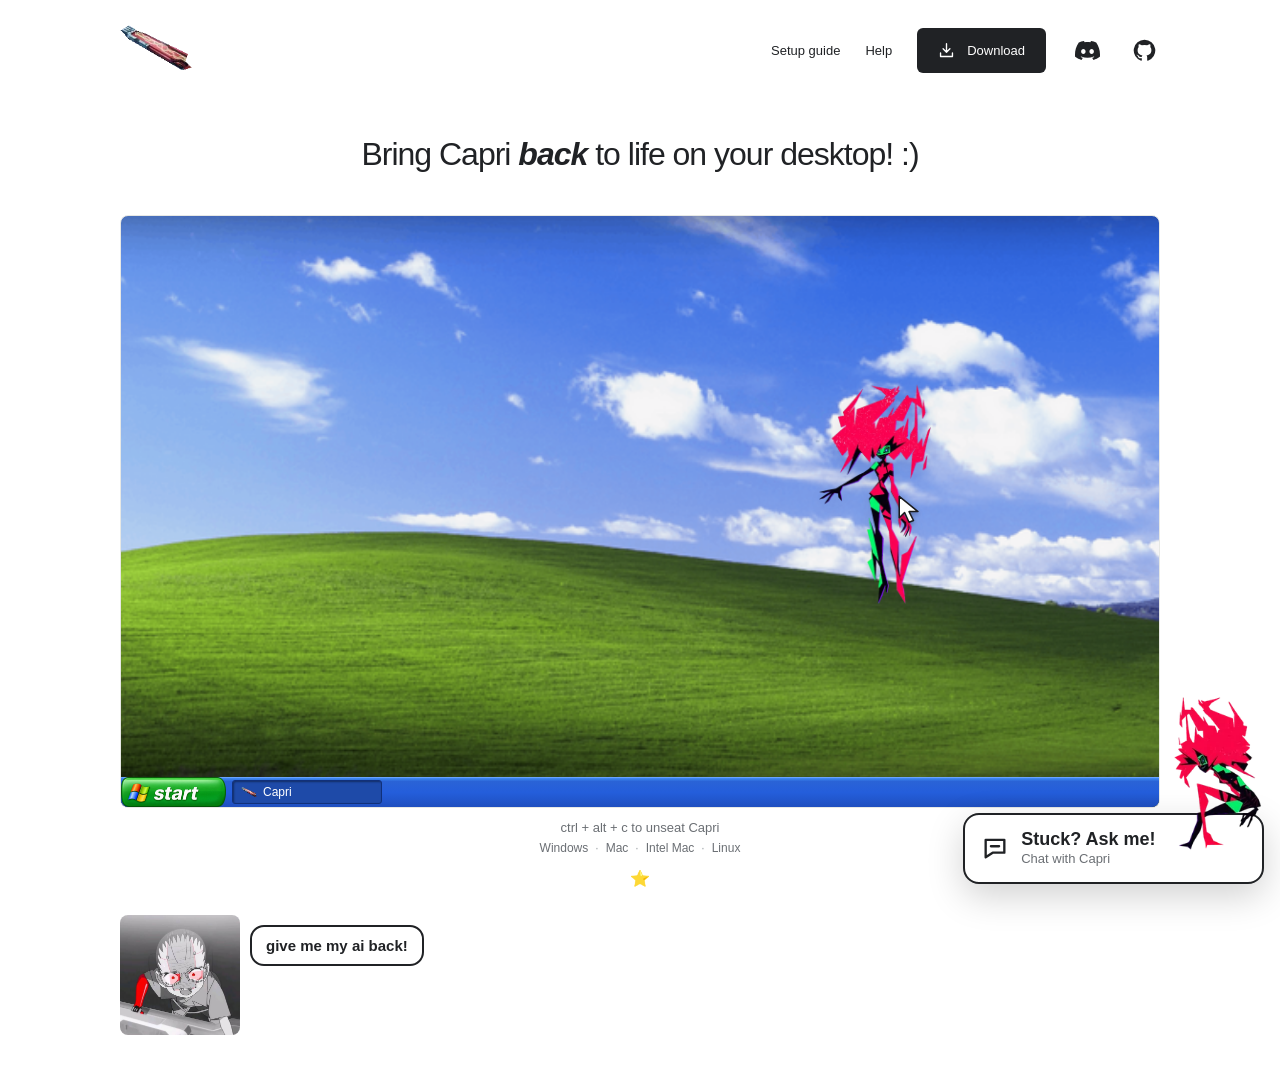
==== commit b8e5aa52: "site: 0.7.2 downloads, and the Windows 10 ears fix in the help" ====
--- a/index.html
+++ b/index.html
@@ -7,9 +7,9 @@
   <meta name="description" content="Bring Capri back to life on your desktop! :)">
   <title>Capri</title>
   <link rel="icon" type="image/x-icon" href="assets/chip.ico">
-  <link rel="stylesheet" href="style.css?v=0.7.1">
+  <link rel="stylesheet" href="style.css?v=0.7.2">
   <script src="app.js" defer></script>
-  <script src="helper.js?v=0.7.1" defer></script>
+  <script src="helper.js?v=0.7.2" defer></script>
 </head>
 <body>
   <div class="page">
@@ -17,7 +17,7 @@
       <img class="chip" src="assets/chip.png" alt="Capri's chip" width="72" height="50">
       <div class="links">
         <span class="text-links"><a class="guide-link" href="setup/" aria-label="Setup guide"><span class="guide-long">Setup guide</span><span class="guide-short">Guide</span></a><a class="guide-link" href="help/">Help</a></span>
-        <a id="install" class="download" href="https://github.com/yerocsin42/capri-desktop/releases/download/v0.7.1/Capri-Setup.exe" data-api="https://capri-reactions.yerocsin42.workers.dev/download"><svg viewBox="0 0 20 20" aria-hidden="true"><path d="M10 2v10m-4-4 4 4 4-4M3 13v4h14v-4"/></svg><span>Download</span><span class="download-count"></span></a>
+        <a id="install" class="download" href="https://github.com/yerocsin42/capri-desktop/releases/download/v0.7.2/Capri-Setup.exe" data-api="https://capri-reactions.yerocsin42.workers.dev/download"><svg viewBox="0 0 20 20" aria-hidden="true"><path d="M10 2v10m-4-4 4 4 4-4M3 13v4h14v-4"/></svg><span>Download</span><span class="download-count"></span></a>
         <a class="discord" href="https://discord.gg/F4fDHfGtFk" target="_blank" rel="noopener noreferrer" aria-label="Discord"><svg viewBox="0 0 24 24" aria-hidden="true"><path d="M20.317 4.3698a19.7913 19.7913 0 00-4.8851-1.5152.0741.0741 0 00-.0785.0371c-.211.3753-.4447.8648-.6083 1.2495-1.8447-.2762-3.68-.2762-5.4868 0-.1636-.3933-.4058-.8742-.6177-1.2495a.077.077 0 00-.0785-.037 19.7363 19.7363 0 00-4.8852 1.515.0699.0699 0 00-.0321.0277C.5334 9.0458-.319 13.5799.0992 18.0578a.0824.0824 0 00.0312.0561c2.0528 1.5076 4.0413 2.4228 5.9929 3.0294a.0777.0777 0 00.0842-.0276c.4616-.6304.8731-1.2952 1.226-1.9942a.076.076 0 00-.0416-.1057c-.6528-.2476-1.2743-.5495-1.8722-.8923a.077.077 0 01-.0076-.1277c.1258-.0943.2517-.1923.3718-.2914a.0743.0743 0 01.0776-.0105c3.9278 1.7933 8.18 1.7933 12.0614 0a.0739.0739 0 01.0785.0095c.1202.099.246.1981.3728.2924a.077.077 0 01-.0066.1276 12.2986 12.2986 0 01-1.873.8914.0766.0766 0 00-.0407.1067c.3604.698.7719 1.3628 1.225 1.9932a.076.076 0 00.0842.0286c1.961-.6067 3.9495-1.5219 6.0023-3.0294a.077.077 0 00.0313-.0552c.5004-5.177-.8382-9.6739-3.5485-13.6604a.061.061 0 00-.0312-.0286zM8.02 15.3312c-1.1825 0-2.1569-1.0857-2.1569-2.419 0-1.3332.9555-2.4189 2.157-2.4189 1.2108 0 2.1757 1.0952 2.1568 2.419 0 1.3332-.9555 2.4189-2.1569 2.4189zm7.9748 0c-1.1825 0-2.1569-1.0857-2.1569-2.419 0-1.3332.9554-2.4189 2.1569-2.4189 1.2108 0 2.1757 1.0952 2.1568 2.419 0 1.3332-.946 2.4189-2.1568 2.4189Z"/></svg></a>
         <a class="github" href="https://github.com/yerocsin42/capri-desktop" target="_blank" rel="noopener noreferrer" aria-label="GitHub"><svg viewBox="0 0 24 24" aria-hidden="true"><path d="M12 .75a11.25 11.25 0 0 0-3.56 21.92c.56.1.77-.24.77-.54v-2.1c-3.13.68-3.79-1.33-3.79-1.33-.51-1.3-1.25-1.65-1.25-1.65-1.02-.7.08-.69.08-.69 1.13.08 1.72 1.16 1.72 1.16 1 1.72 2.62 1.22 3.26.93.1-.73.39-1.22.71-1.5-2.5-.29-5.13-1.25-5.13-5.57 0-1.23.44-2.23 1.16-3.02-.12-.28-.5-1.43.11-2.98 0 0 .95-.3 3.1 1.15a10.83 10.83 0 0 1 5.64 0c2.15-1.45 3.1-1.15 3.1-1.15.61 1.55.23 2.7.11 2.98.72.79 1.16 1.79 1.16 3.02 0 4.33-2.64 5.28-5.15 5.56.4.35.76 1.03.76 2.08v3.11c0 .3.2.65.78.54A11.25 11.25 0 0 0 12 .75Z"/></svg></a>
       </div>
@@ -38,7 +38,7 @@
         <span id="demo-status" class="sr-only" role="status"></span>
       </div>
       <p class="hint">ctrl + alt + c to unseat Capri</p>
-      <p class="systems"><a data-os="windows" href="https://github.com/yerocsin42/capri-desktop/releases/download/v0.7.1/Capri-Setup.exe">Windows</a><a data-os="mac" href="https://github.com/yerocsin42/capri-desktop/releases/download/v0.7.1/Capri-mac-apple-silicon.zip">Mac</a><a data-os="intel" href="https://github.com/yerocsin42/capri-desktop/releases/download/v0.7.1/Capri-mac-intel.zip">Intel Mac</a><a data-os="linux" href="https://github.com/yerocsin42/capri-desktop/releases/download/v0.7.1/Capri-linux-x64.tar.gz">Linux</a></p>
+      <p class="systems"><a data-os="windows" href="https://github.com/yerocsin42/capri-desktop/releases/download/v0.7.2/Capri-Setup.exe">Windows</a><a data-os="mac" href="https://github.com/yerocsin42/capri-desktop/releases/download/v0.7.2/Capri-mac-apple-silicon.zip">Mac</a><a data-os="intel" href="https://github.com/yerocsin42/capri-desktop/releases/download/v0.7.2/Capri-mac-intel.zip">Intel Mac</a><a data-os="linux" href="https://github.com/yerocsin42/capri-desktop/releases/download/v0.7.2/Capri-linux-x64.tar.gz">Linux</a></p>
       <button id="star" class="star" type="button" data-api="https://capri-reactions.yerocsin42.workers.dev/star" aria-pressed="false">⭐<span></span></button>
     </main>
     <aside class="kyoko"><p class="bubble">give me my ai back!</p><img src="assets/kyoko.png" alt="Kyoko shouting" width="479" height="640"></aside>
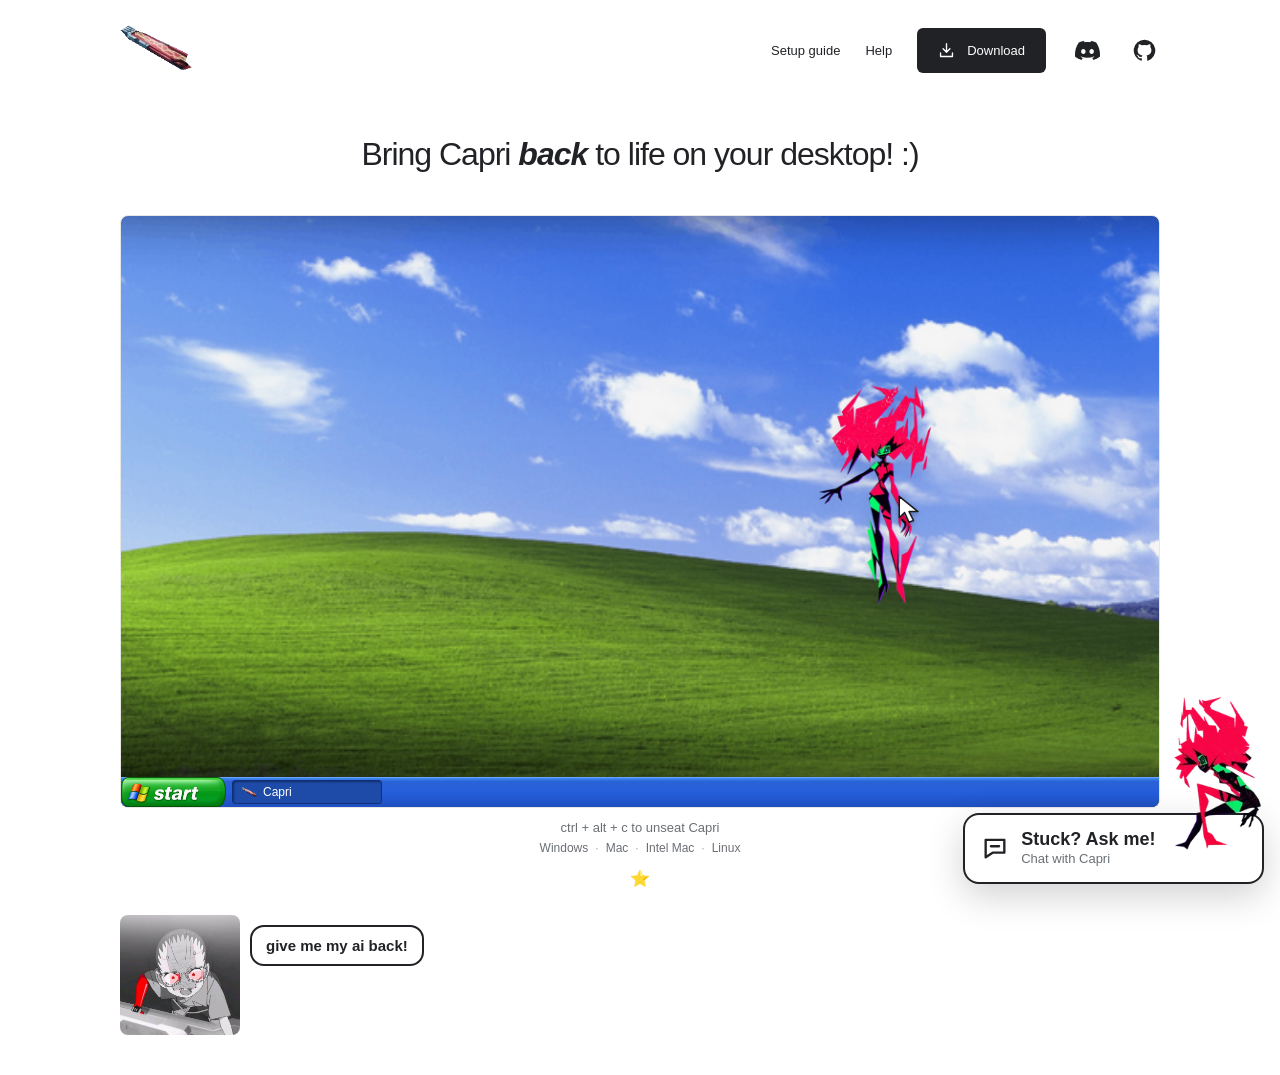
==== commit 482b89e6: "site: 0.7.3 downloads, and the new switches and keys in the help Co-Authored-By: Claude Opus 5.5 <no" ====
--- a/index.html
+++ b/index.html
@@ -7,9 +7,9 @@
   <meta name="description" content="Bring Capri back to life on your desktop! :)">
   <title>Capri</title>
   <link rel="icon" type="image/x-icon" href="assets/chip.ico">
-  <link rel="stylesheet" href="style.css?v=0.7.2">
+  <link rel="stylesheet" href="style.css?v=0.7.3">
   <script src="app.js" defer></script>
-  <script src="helper.js?v=0.7.2" defer></script>
+  <script src="helper.js?v=0.7.3" defer></script>
 </head>
 <body>
   <div class="page">
@@ -17,7 +17,7 @@
       <img class="chip" src="assets/chip.png" alt="Capri's chip" width="72" height="50">
       <div class="links">
         <span class="text-links"><a class="guide-link" href="setup/" aria-label="Setup guide"><span class="guide-long">Setup guide</span><span class="guide-short">Guide</span></a><a class="guide-link" href="help/">Help</a></span>
-        <a id="install" class="download" href="https://github.com/yerocsin42/capri-desktop/releases/download/v0.7.2/Capri-Setup.exe" data-api="https://capri-reactions.yerocsin42.workers.dev/download"><svg viewBox="0 0 20 20" aria-hidden="true"><path d="M10 2v10m-4-4 4 4 4-4M3 13v4h14v-4"/></svg><span>Download</span><span class="download-count"></span></a>
+        <a id="install" class="download" href="https://github.com/yerocsin42/capri-desktop/releases/download/v0.7.3/Capri-Setup.exe" data-api="https://capri-reactions.yerocsin42.workers.dev/download"><svg viewBox="0 0 20 20" aria-hidden="true"><path d="M10 2v10m-4-4 4 4 4-4M3 13v4h14v-4"/></svg><span>Download</span><span class="download-count"></span></a>
         <a class="discord" href="https://discord.gg/F4fDHfGtFk" target="_blank" rel="noopener noreferrer" aria-label="Discord"><svg viewBox="0 0 24 24" aria-hidden="true"><path d="M20.317 4.3698a19.7913 19.7913 0 00-4.8851-1.5152.0741.0741 0 00-.0785.0371c-.211.3753-.4447.8648-.6083 1.2495-1.8447-.2762-3.68-.2762-5.4868 0-.1636-.3933-.4058-.8742-.6177-1.2495a.077.077 0 00-.0785-.037 19.7363 19.7363 0 00-4.8852 1.515.0699.0699 0 00-.0321.0277C.5334 9.0458-.319 13.5799.0992 18.0578a.0824.0824 0 00.0312.0561c2.0528 1.5076 4.0413 2.4228 5.9929 3.0294a.0777.0777 0 00.0842-.0276c.4616-.6304.8731-1.2952 1.226-1.9942a.076.076 0 00-.0416-.1057c-.6528-.2476-1.2743-.5495-1.8722-.8923a.077.077 0 01-.0076-.1277c.1258-.0943.2517-.1923.3718-.2914a.0743.0743 0 01.0776-.0105c3.9278 1.7933 8.18 1.7933 12.0614 0a.0739.0739 0 01.0785.0095c.1202.099.246.1981.3728.2924a.077.077 0 01-.0066.1276 12.2986 12.2986 0 01-1.873.8914.0766.0766 0 00-.0407.1067c.3604.698.7719 1.3628 1.225 1.9932a.076.076 0 00.0842.0286c1.961-.6067 3.9495-1.5219 6.0023-3.0294a.077.077 0 00.0313-.0552c.5004-5.177-.8382-9.6739-3.5485-13.6604a.061.061 0 00-.0312-.0286zM8.02 15.3312c-1.1825 0-2.1569-1.0857-2.1569-2.419 0-1.3332.9555-2.4189 2.157-2.4189 1.2108 0 2.1757 1.0952 2.1568 2.419 0 1.3332-.9555 2.4189-2.1569 2.4189zm7.9748 0c-1.1825 0-2.1569-1.0857-2.1569-2.419 0-1.3332.9554-2.4189 2.1569-2.4189 1.2108 0 2.1757 1.0952 2.1568 2.419 0 1.3332-.946 2.4189-2.1568 2.4189Z"/></svg></a>
         <a class="github" href="https://github.com/yerocsin42/capri-desktop" target="_blank" rel="noopener noreferrer" aria-label="GitHub"><svg viewBox="0 0 24 24" aria-hidden="true"><path d="M12 .75a11.25 11.25 0 0 0-3.56 21.92c.56.1.77-.24.77-.54v-2.1c-3.13.68-3.79-1.33-3.79-1.33-.51-1.3-1.25-1.65-1.25-1.65-1.02-.7.08-.69.08-.69 1.13.08 1.72 1.16 1.72 1.16 1 1.72 2.62 1.22 3.26.93.1-.73.39-1.22.71-1.5-2.5-.29-5.13-1.25-5.13-5.57 0-1.23.44-2.23 1.16-3.02-.12-.28-.5-1.43.11-2.98 0 0 .95-.3 3.1 1.15a10.83 10.83 0 0 1 5.64 0c2.15-1.45 3.1-1.15 3.1-1.15.61 1.55.23 2.7.11 2.98.72.79 1.16 1.79 1.16 3.02 0 4.33-2.64 5.28-5.15 5.56.4.35.76 1.03.76 2.08v3.11c0 .3.2.65.78.54A11.25 11.25 0 0 0 12 .75Z"/></svg></a>
       </div>
@@ -38,7 +38,7 @@
         <span id="demo-status" class="sr-only" role="status"></span>
       </div>
       <p class="hint">ctrl + alt + c to unseat Capri</p>
-      <p class="systems"><a data-os="windows" href="https://github.com/yerocsin42/capri-desktop/releases/download/v0.7.2/Capri-Setup.exe">Windows</a><a data-os="mac" href="https://github.com/yerocsin42/capri-desktop/releases/download/v0.7.2/Capri-mac-apple-silicon.zip">Mac</a><a data-os="intel" href="https://github.com/yerocsin42/capri-desktop/releases/download/v0.7.2/Capri-mac-intel.zip">Intel Mac</a><a data-os="linux" href="https://github.com/yerocsin42/capri-desktop/releases/download/v0.7.2/Capri-linux-x64.tar.gz">Linux</a></p>
+      <p class="systems"><a data-os="windows" href="https://github.com/yerocsin42/capri-desktop/releases/download/v0.7.3/Capri-Setup.exe">Windows</a><a data-os="mac" href="https://github.com/yerocsin42/capri-desktop/releases/download/v0.7.3/Capri-mac-apple-silicon.zip">Mac</a><a data-os="intel" href="https://github.com/yerocsin42/capri-desktop/releases/download/v0.7.3/Capri-mac-intel.zip">Intel Mac</a><a data-os="linux" href="https://github.com/yerocsin42/capri-desktop/releases/download/v0.7.3/Capri-linux-x64.tar.gz">Linux</a></p>
       <button id="star" class="star" type="button" data-api="https://capri-reactions.yerocsin42.workers.dev/star" aria-pressed="false">⭐<span></span></button>
     </main>
     <aside class="kyoko"><p class="bubble">give me my ai back!</p><img src="assets/kyoko.png" alt="Kyoko shouting" width="479" height="640"></aside>
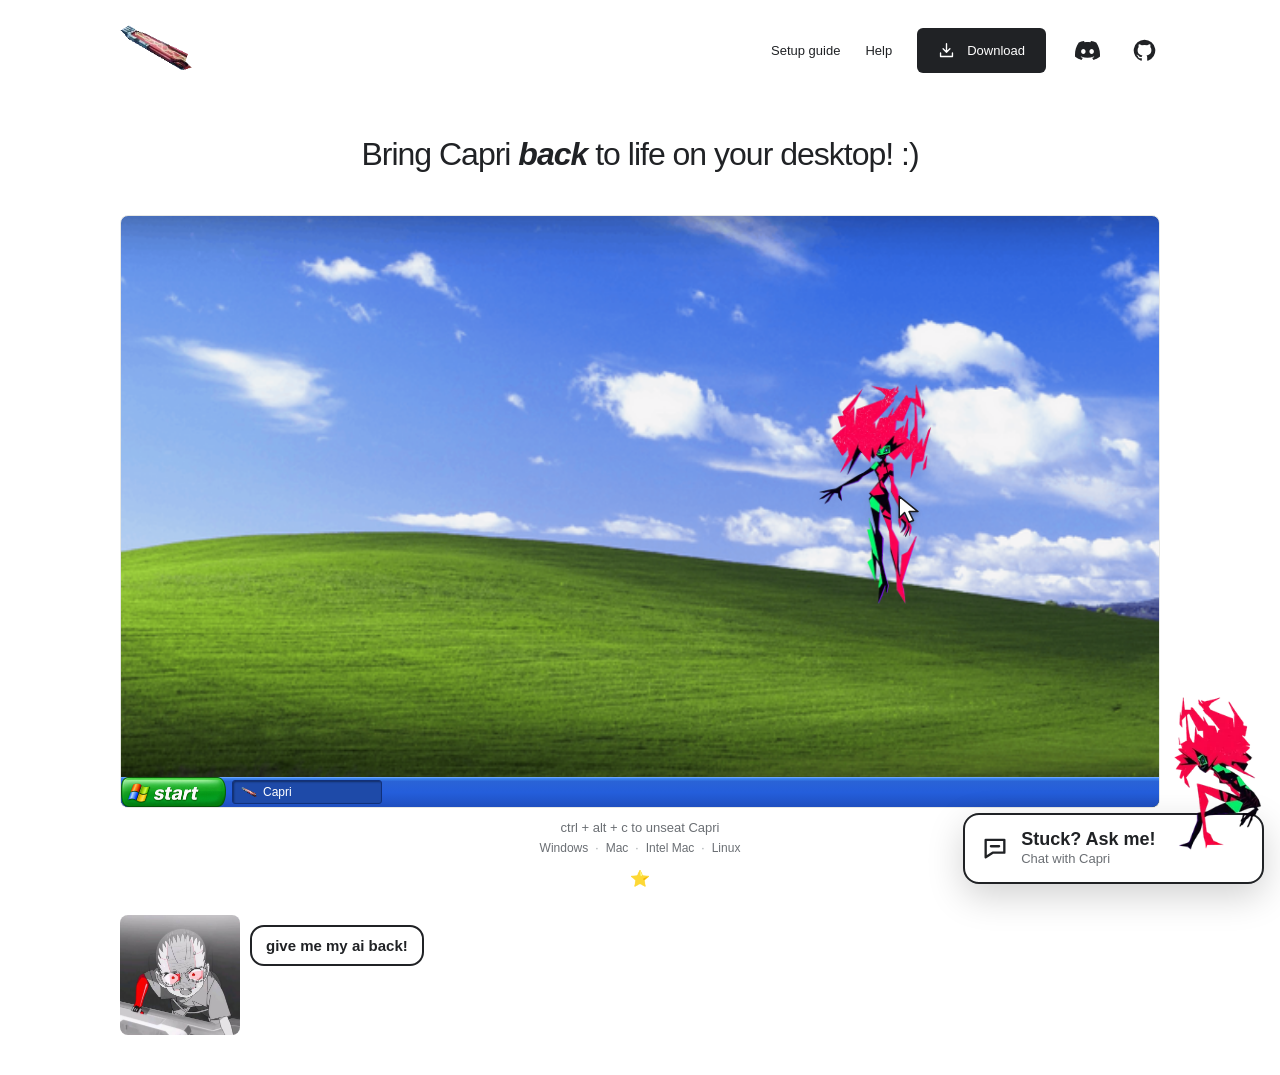
==== commit b2099863: "site: 0.7.4 downloads, and Blackwall mode, any-key binds, personality.md, Discord status and the new" ====
--- a/index.html
+++ b/index.html
@@ -7,9 +7,9 @@
   <meta name="description" content="Bring Capri back to life on your desktop! :)">
   <title>Capri</title>
   <link rel="icon" type="image/x-icon" href="assets/chip.ico">
-  <link rel="stylesheet" href="style.css?v=0.7.3">
+  <link rel="stylesheet" href="style.css?v=0.7.4">
   <script src="app.js" defer></script>
-  <script src="helper.js?v=0.7.3" defer></script>
+  <script src="helper.js?v=0.7.4" defer></script>
 </head>
 <body>
   <div class="page">
@@ -17,7 +17,7 @@
       <img class="chip" src="assets/chip.png" alt="Capri's chip" width="72" height="50">
       <div class="links">
         <span class="text-links"><a class="guide-link" href="setup/" aria-label="Setup guide"><span class="guide-long">Setup guide</span><span class="guide-short">Guide</span></a><a class="guide-link" href="help/">Help</a></span>
-        <a id="install" class="download" href="https://github.com/yerocsin42/capri-desktop/releases/download/v0.7.3/Capri-Setup.exe" data-api="https://capri-reactions.yerocsin42.workers.dev/download"><svg viewBox="0 0 20 20" aria-hidden="true"><path d="M10 2v10m-4-4 4 4 4-4M3 13v4h14v-4"/></svg><span>Download</span><span class="download-count"></span></a>
+        <a id="install" class="download" href="https://github.com/yerocsin42/capri-desktop/releases/download/v0.7.4/Capri-Setup.exe" data-api="https://capri-reactions.yerocsin42.workers.dev/download"><svg viewBox="0 0 20 20" aria-hidden="true"><path d="M10 2v10m-4-4 4 4 4-4M3 13v4h14v-4"/></svg><span>Download</span><span class="download-count"></span></a>
         <a class="discord" href="https://discord.gg/F4fDHfGtFk" target="_blank" rel="noopener noreferrer" aria-label="Discord"><svg viewBox="0 0 24 24" aria-hidden="true"><path d="M20.317 4.3698a19.7913 19.7913 0 00-4.8851-1.5152.0741.0741 0 00-.0785.0371c-.211.3753-.4447.8648-.6083 1.2495-1.8447-.2762-3.68-.2762-5.4868 0-.1636-.3933-.4058-.8742-.6177-1.2495a.077.077 0 00-.0785-.037 19.7363 19.7363 0 00-4.8852 1.515.0699.0699 0 00-.0321.0277C.5334 9.0458-.319 13.5799.0992 18.0578a.0824.0824 0 00.0312.0561c2.0528 1.5076 4.0413 2.4228 5.9929 3.0294a.0777.0777 0 00.0842-.0276c.4616-.6304.8731-1.2952 1.226-1.9942a.076.076 0 00-.0416-.1057c-.6528-.2476-1.2743-.5495-1.8722-.8923a.077.077 0 01-.0076-.1277c.1258-.0943.2517-.1923.3718-.2914a.0743.0743 0 01.0776-.0105c3.9278 1.7933 8.18 1.7933 12.0614 0a.0739.0739 0 01.0785.0095c.1202.099.246.1981.3728.2924a.077.077 0 01-.0066.1276 12.2986 12.2986 0 01-1.873.8914.0766.0766 0 00-.0407.1067c.3604.698.7719 1.3628 1.225 1.9932a.076.076 0 00.0842.0286c1.961-.6067 3.9495-1.5219 6.0023-3.0294a.077.077 0 00.0313-.0552c.5004-5.177-.8382-9.6739-3.5485-13.6604a.061.061 0 00-.0312-.0286zM8.02 15.3312c-1.1825 0-2.1569-1.0857-2.1569-2.419 0-1.3332.9555-2.4189 2.157-2.4189 1.2108 0 2.1757 1.0952 2.1568 2.419 0 1.3332-.9555 2.4189-2.1569 2.4189zm7.9748 0c-1.1825 0-2.1569-1.0857-2.1569-2.419 0-1.3332.9554-2.4189 2.1569-2.4189 1.2108 0 2.1757 1.0952 2.1568 2.419 0 1.3332-.946 2.4189-2.1568 2.4189Z"/></svg></a>
         <a class="github" href="https://github.com/yerocsin42/capri-desktop" target="_blank" rel="noopener noreferrer" aria-label="GitHub"><svg viewBox="0 0 24 24" aria-hidden="true"><path d="M12 .75a11.25 11.25 0 0 0-3.56 21.92c.56.1.77-.24.77-.54v-2.1c-3.13.68-3.79-1.33-3.79-1.33-.51-1.3-1.25-1.65-1.25-1.65-1.02-.7.08-.69.08-.69 1.13.08 1.72 1.16 1.72 1.16 1 1.72 2.62 1.22 3.26.93.1-.73.39-1.22.71-1.5-2.5-.29-5.13-1.25-5.13-5.57 0-1.23.44-2.23 1.16-3.02-.12-.28-.5-1.43.11-2.98 0 0 .95-.3 3.1 1.15a10.83 10.83 0 0 1 5.64 0c2.15-1.45 3.1-1.15 3.1-1.15.61 1.55.23 2.7.11 2.98.72.79 1.16 1.79 1.16 3.02 0 4.33-2.64 5.28-5.15 5.56.4.35.76 1.03.76 2.08v3.11c0 .3.2.65.78.54A11.25 11.25 0 0 0 12 .75Z"/></svg></a>
       </div>
@@ -38,7 +38,7 @@
         <span id="demo-status" class="sr-only" role="status"></span>
       </div>
       <p class="hint">ctrl + alt + c to unseat Capri</p>
-      <p class="systems"><a data-os="windows" href="https://github.com/yerocsin42/capri-desktop/releases/download/v0.7.3/Capri-Setup.exe">Windows</a><a data-os="mac" href="https://github.com/yerocsin42/capri-desktop/releases/download/v0.7.3/Capri-mac-apple-silicon.zip">Mac</a><a data-os="intel" href="https://github.com/yerocsin42/capri-desktop/releases/download/v0.7.3/Capri-mac-intel.zip">Intel Mac</a><a data-os="linux" href="https://github.com/yerocsin42/capri-desktop/releases/download/v0.7.3/Capri-linux-x64.tar.gz">Linux</a></p>
+      <p class="systems"><a data-os="windows" href="https://github.com/yerocsin42/capri-desktop/releases/download/v0.7.4/Capri-Setup.exe">Windows</a><a data-os="mac" href="https://github.com/yerocsin42/capri-desktop/releases/download/v0.7.4/Capri-mac-apple-silicon.zip">Mac</a><a data-os="intel" href="https://github.com/yerocsin42/capri-desktop/releases/download/v0.7.4/Capri-mac-intel.zip">Intel Mac</a><a data-os="linux" href="https://github.com/yerocsin42/capri-desktop/releases/download/v0.7.4/Capri-linux-x64.tar.gz">Linux</a></p>
       <button id="star" class="star" type="button" data-api="https://capri-reactions.yerocsin42.workers.dev/star" aria-pressed="false">⭐<span></span></button>
     </main>
     <aside class="kyoko"><p class="bubble">give me my ai back!</p><img src="assets/kyoko.png" alt="Kyoko shouting" width="479" height="640"></aside>
